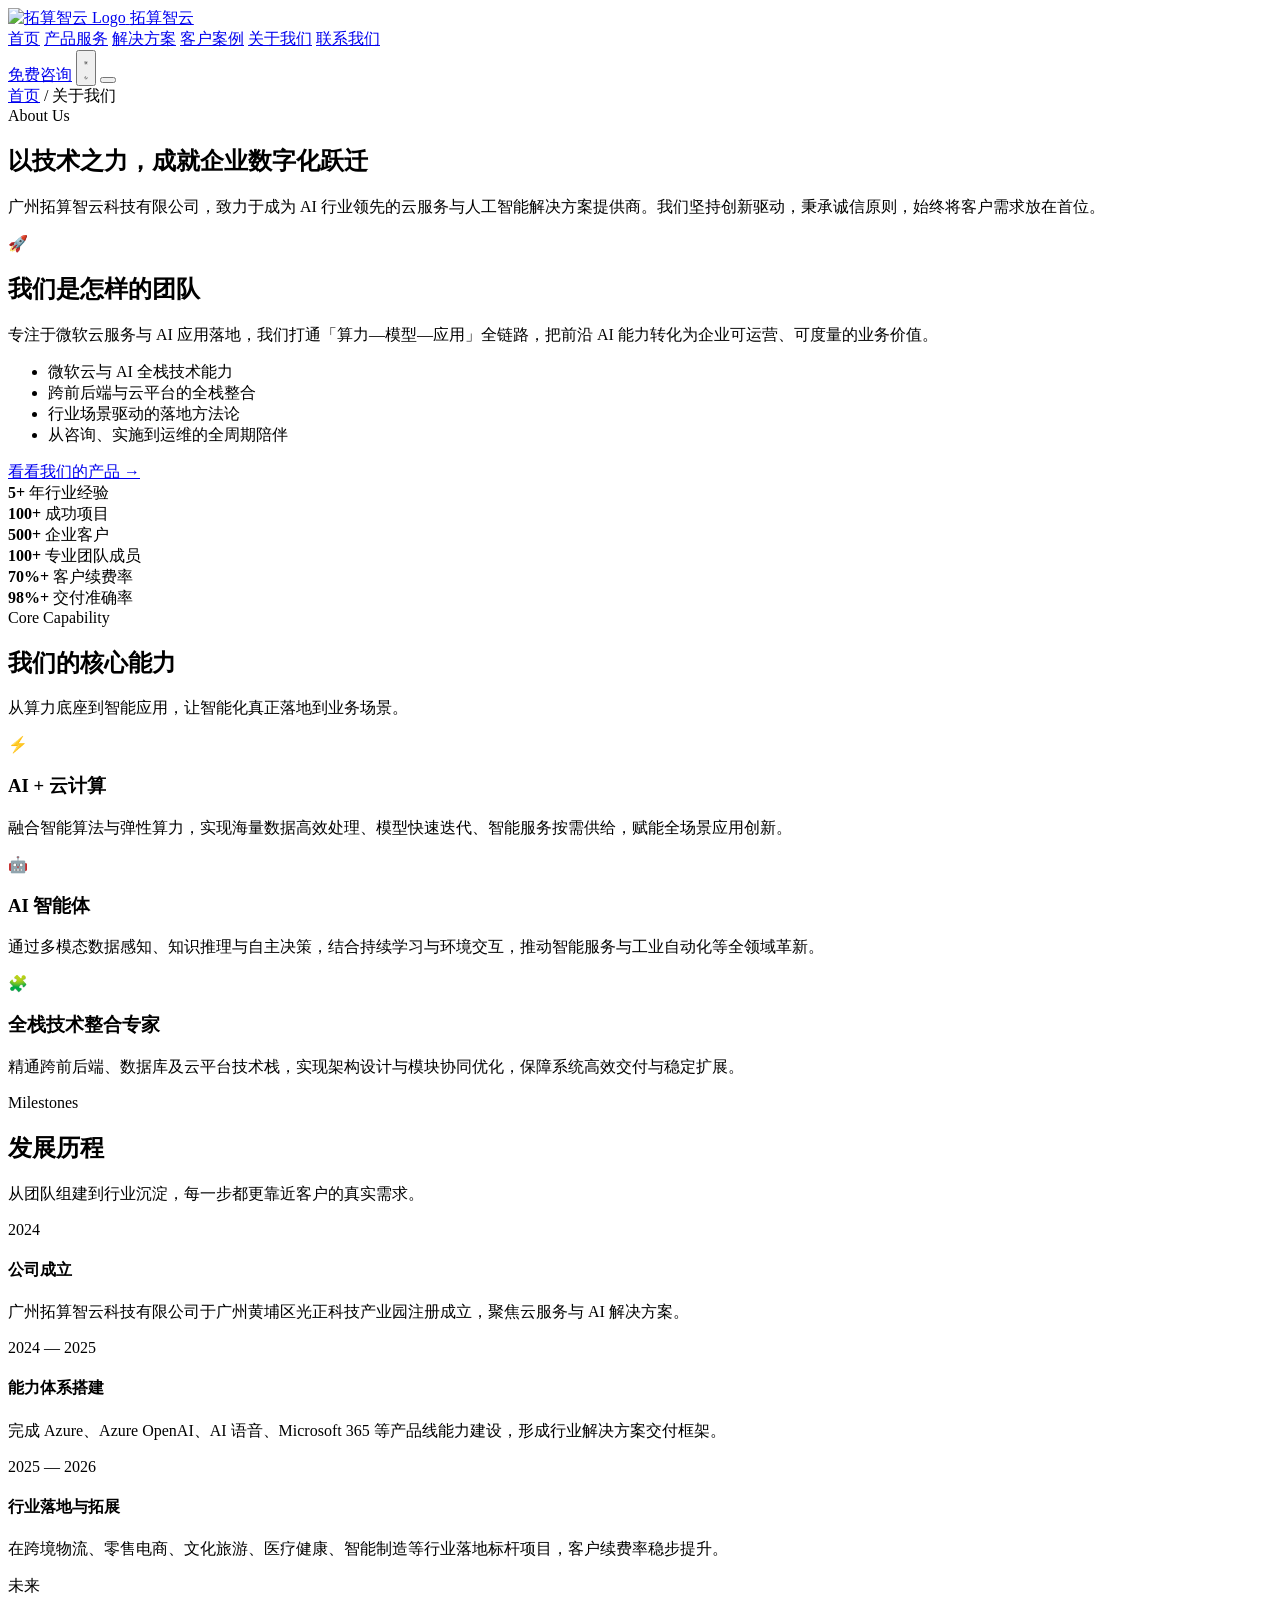
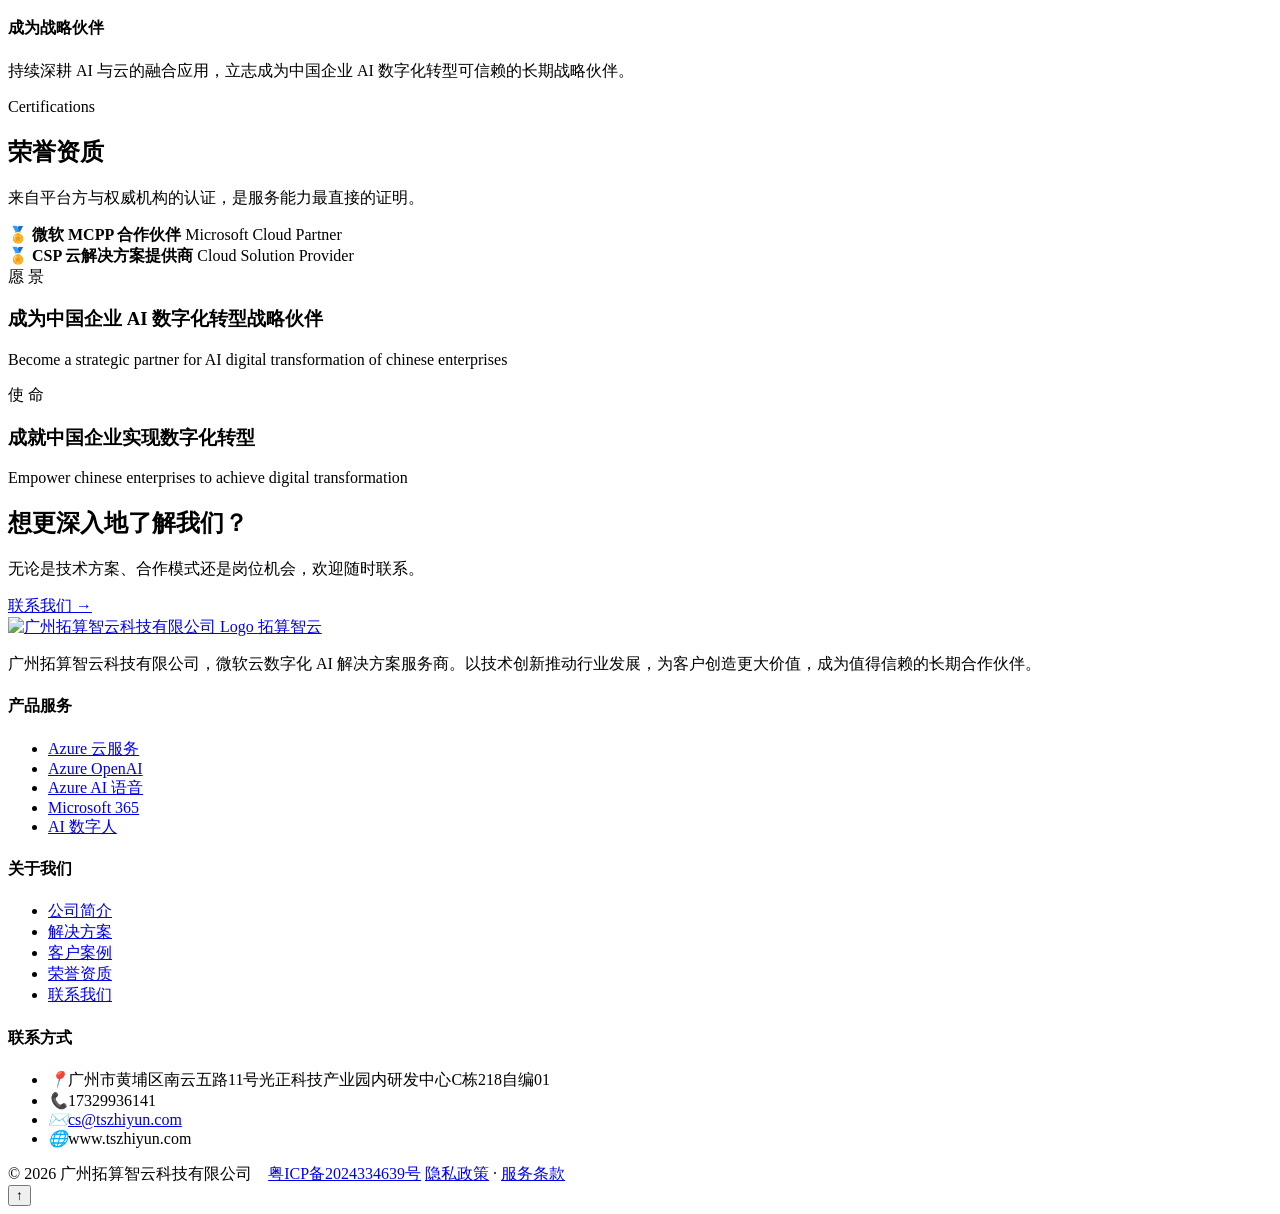
==== about.html @ 9f21b1bf "Add Tuosuan Cloud website" ====
<!DOCTYPE html>
<html lang="zh-CN">
<head>
<meta charset="UTF-8">
<meta name="viewport" content="width=device-width, initial-scale=1">
<title>关于我们 — 广州拓算智云科技有限公司</title>
<meta name="description" content="广州拓算智云科技有限公司，微软云数字化 AI 解决方案服务商。了解我们的公司简介、核心能力、发展历程与荣誉资质。">
<meta name="keywords" content="拓算智云,公司简介,关于我们,AI解决方案,微软云合作伙伴">
<link rel="stylesheet" href="assets/css/style.css">
<link rel="icon" type="image/png" href="assets/images/tuosuan-mark.png">
<script src="assets/js/theme-init.js"></script>
</head>
<body>

<!-- ============ 导航 ============ -->
<header class="nav">
  <div class="nav__inner">
    <a class="brand" href="index.html">
      <img class="brand__logo" src="assets/images/tuosuan-mark.png" alt="拓算智云 Logo">
      <span class="brand__text">
        <span class="brand__name">拓算智云</span>
      </span>
    </a>

    <nav class="nav__menu">
      <a class="nav__link" href="index.html">首页</a>
      <a class="nav__link" href="products.html">产品服务</a>
      <a class="nav__link" href="solutions.html">解决方案</a>
      <a class="nav__link" href="cases.html">客户案例</a>
      <a class="nav__link" href="about.html">关于我们</a>
      <a class="nav__link" href="contact.html">联系我们</a>
    </nav>

    <div class="nav__actions">
      <a class="btn btn--primary btn--sm" href="contact.html">免费咨询</a>
      <button class="theme-toggle" type="button" aria-label="切换主题" aria-pressed="false">
        <svg class="theme-toggle__sun" viewBox="0 0 24 24" fill="none" stroke="currentColor" stroke-width="2" stroke-linecap="round" stroke-linejoin="round" aria-hidden="true">
          <circle cx="12" cy="12" r="4.2"></circle>
          <path d="M12 2.5v2.4M12 19.1v2.4M4.6 4.6l1.7 1.7M17.7 17.7l1.7 1.7M2.5 12h2.4M19.1 12h2.4M4.6 19.4l1.7-1.7M17.7 6.3l1.7-1.7"></path>
        </svg>
        <svg class="theme-toggle__moon" viewBox="0 0 24 24" fill="none" stroke="currentColor" stroke-width="2" stroke-linecap="round" stroke-linejoin="round" aria-hidden="true">
          <path d="M21 12.8A8.5 8.5 0 1 1 11.2 3a6.6 6.6 0 0 0 9.8 9.8z"></path>
        </svg>
      </button>
      <button class="nav__burger" type="button" aria-label="打开菜单" aria-expanded="false">
        <span></span><span></span><span></span>
      </button>
    </div>
  </div>
</header>

<!-- ============ 页头 ============ -->
<section class="page-head">
  <div class="wrap">
    <div class="page-head__inner">
      <nav class="crumbs">
        <a href="index.html">首页</a>
        <span class="sep">/</span>
        <span>关于我们</span>
      </nav>
      <span class="eyebrow">About Us</span>
      <h1>以技术之力，成就企业<span class="grad-text">数字化跃迁</span></h1>
      <p>
        广州拓算智云科技有限公司，致力于成为 AI 行业领先的云服务与人工智能解决方案提供商。我们坚持创新驱动，秉承诚信原则，始终将客户需求放在首位。
      </p>
    </div>
  </div>
</section>

<!-- ============ 公司简介 ============ -->
<section class="section">
  <div class="wrap">
    <div class="prod-row reveal">
      <div class="prod-row__visual"><span>🚀</span></div>
      <div>
        <h2>我们是怎样的团队</h2>
        <p class="prod-row__lead">
          专注于微软云服务与 AI 应用落地，我们打通「算力—模型—应用」全链路，把前沿 AI 能力转化为企业可运营、可度量的业务价值。
        </p>
        <ul class="feat-list">
          <li>微软云与 AI 全栈技术能力</li>
          <li>跨前后端与云平台的全栈整合</li>
          <li>行业场景驱动的落地方法论</li>
          <li>从咨询、实施到运维的全周期陪伴</li>
        </ul>
        <a class="btn btn--ghost btn--sm" href="products.html">看看我们的产品 <span class="arrow">→</span></a>
      </div>
    </div>
  </div>
</section>

<!-- ============ 数据成绩 ============ -->
<section class="section section--alt" style="padding-top:0">
  <div class="wrap">
    <div class="stats reveal">
      <div class="stat">
        <b><span data-count="5" data-suffix="+">5+</span></b>
        <span>年行业经验</span>
      </div>
      <div class="stat">
        <b><span data-count="100" data-suffix="+">100+</span></b>
        <span>成功项目</span>
      </div>
      <div class="stat">
        <b><span data-count="500" data-suffix="+">500+</span></b>
        <span>企业客户</span>
      </div>
      <div class="stat">
        <b><span data-count="100" data-suffix="+">100+</span></b>
        <span>专业团队成员</span>
      </div>
      <div class="stat">
        <b><span data-count="70" data-suffix="%+">70%+</span></b>
        <span>客户续费率</span>
      </div>
      <div class="stat">
        <b><span data-count="98" data-suffix="%+">98%+</span></b>
        <span>交付准确率</span>
      </div>
    </div>
  </div>
</section>

<!-- ============ 核心能力 ============ -->
<section class="section">
  <div class="wrap">
    <div class="sec-head reveal">
      <span class="eyebrow">Core Capability</span>
      <h2 class="sec-title">我们的<span class="hl">核心能力</span></h2>
      <p class="sec-desc">从算力底座到智能应用，让智能化真正落地到业务场景。</p>
    </div>

    <div class="grid grid-3">
      <article class="card reveal" data-delay="0">
        <div class="card__ico">⚡</div>
        <h3>AI + 云计算</h3>
        <p>融合智能算法与弹性算力，实现海量数据高效处理、模型快速迭代、智能服务按需供给，赋能全场景应用创新。</p>
      </article>

      <article class="card reveal" data-delay="100">
        <div class="card__ico">🤖</div>
        <h3>AI 智能体</h3>
        <p>通过多模态数据感知、知识推理与自主决策，结合持续学习与环境交互，推动智能服务与工业自动化等全领域革新。</p>
      </article>

      <article class="card reveal" data-delay="200">
        <div class="card__ico">🧩</div>
        <h3>全栈技术整合专家</h3>
        <p>精通跨前后端、数据库及云平台技术栈，实现架构设计与模块协同优化，保障系统高效交付与稳定扩展。</p>
      </article>
    </div>
  </div>
</section>

<!-- ============ 发展历程 ============ -->
<section class="section section--alt">
  <div class="wrap">
    <div class="sec-head reveal">
      <span class="eyebrow">Milestones</span>
      <h2 class="sec-title">发展<span class="hl">历程</span></h2>
      <p class="sec-desc">从团队组建到行业沉淀，每一步都更靠近客户的真实需求。</p>
    </div>

    <div class="timeline reveal">
      <div class="tl-item">
        <div class="tl-item__year">2024</div>
        <h4>公司成立</h4>
        <p>广州拓算智云科技有限公司于广州黄埔区光正科技产业园注册成立，聚焦云服务与 AI 解决方案。</p>
      </div>

      <div class="tl-item">
        <div class="tl-item__year">2024 — 2025</div>
        <h4>能力体系搭建</h4>
        <p>完成 Azure、Azure OpenAI、AI 语音、Microsoft 365 等产品线能力建设，形成行业解决方案交付框架。</p>
      </div>

      <div class="tl-item">
        <div class="tl-item__year">2025 — 2026</div>
        <h4>行业落地与拓展</h4>
        <p>在跨境物流、零售电商、文化旅游、医疗健康、智能制造等行业落地标杆项目，客户续费率稳步提升。</p>
      </div>

      <div class="tl-item">
        <div class="tl-item__year">未来</div>
        <h4>成为战略伙伴</h4>
        <p>持续深耕 AI 与云的融合应用，立志成为中国企业 AI 数字化转型可信赖的长期战略伙伴。</p>
      </div>
    </div>
  </div>
</section>

<!-- ============ 荣誉资质 ============ -->
<section class="section" id="certs">
  <div class="wrap">
    <div class="sec-head reveal">
      <span class="eyebrow">Certifications</span>
      <h2 class="sec-title">荣誉<span class="hl">资质</span></h2>
      <p class="sec-desc">来自平台方与权威机构的认证，是服务能力最直接的证明。</p>
    </div>

    <div class="certs reveal">
      <div class="cert">
        <span class="cert__badge">🏅</span>
        <span>
          <b>微软 MCPP 合作伙伴</b>
          <span>Microsoft Cloud Partner</span>
        </span>
      </div>
      <div class="cert">
        <span class="cert__badge">🏅</span>
        <span>
          <b>CSP 云解决方案提供商</b>
          <span>Cloud Solution Provider</span>
        </span>
      </div>
    </div>
  </div>
</section>

<!-- ============ 愿景使命 ============ -->
<section class="section section--alt" style="padding-top:0">
  <div class="wrap">
    <div class="vm">
      <div class="vm__item reveal">
        <span class="vm__label">愿 景</span>
        <h3>成为中国企业 AI 数字化转型战略伙伴</h3>
        <p>Become a strategic partner for AI digital transformation of chinese enterprises</p>
      </div>

      <div class="vm__item reveal" data-delay="120">
        <span class="vm__label">使 命</span>
        <h3>成就中国企业实现数字化转型</h3>
        <p>Empower chinese enterprises to achieve digital transformation</p>
      </div>
    </div>
  </div>
</section>

<!-- ============ CTA ============ -->
<section class="section section--tight">
  <div class="wrap">
    <div class="cta-bar reveal">
      <div>
        <h2>想更深入地了解我们？</h2>
        <p>无论是技术方案、合作模式还是岗位机会，欢迎随时联系。</p>
      </div>
      <a class="btn btn--primary" href="contact.html">
        联系我们 <span class="arrow">→</span>
      </a>
    </div>
  </div>
</section>

<!-- ============ 页脚 ============ -->
<footer class="footer">
  <div class="wrap">
    <div class="footer__grid">
      <div class="footer__about">
        <a class="brand" href="index.html">
          <img class="brand__logo" src="assets/images/tuosuan-logo-full.png" alt="广州拓算智云科技有限公司 Logo">
          <span class="brand__text">
            <span class="brand__name">拓算智云</span>
          </span>
        </a>
        <p>
          广州拓算智云科技有限公司，微软云数字化 AI 解决方案服务商。以技术创新推动行业发展，为客户创造更大价值，成为值得信赖的长期合作伙伴。
        </p>
      </div>

      <div>
        <h4>产品服务</h4>
        <ul class="footer__links">
          <li><a href="products.html">Azure 云服务</a></li>
          <li><a href="products.html">Azure OpenAI</a></li>
          <li><a href="products.html">Azure AI 语音</a></li>
          <li><a href="products.html">Microsoft 365</a></li>
          <li><a href="products.html">AI 数字人</a></li>
        </ul>
      </div>

      <div>
        <h4>关于我们</h4>
        <ul class="footer__links">
          <li><a href="about.html">公司简介</a></li>
          <li><a href="solutions.html">解决方案</a></li>
          <li><a href="cases.html">客户案例</a></li>
          <li><a href="about.html#certs">荣誉资质</a></li>
          <li><a href="contact.html">联系我们</a></li>
        </ul>
      </div>

      <div>
        <h4>联系方式</h4>
        <ul class="footer__contact">
          <li><i>📍</i><span>广州市黄埔区南云五路11号光正科技产业园内研发中心C栋218自编01</span></li>
          <li><i>📞</i><span>17329936141</span></li>
          <li><i>✉️</i><a href="mailto:cs@tszhiyun.com">cs@tszhiyun.com</a></li>
      <li><i>🌐</i><span>www.tszhiyun.com</span></li>
      </div>
    </div>

    <div class="footer__bottom">
      <span>© 2026 广州拓算智云科技有限公司　<a href="https://beian.miit.gov.cn/" target="_blank" rel="noopener noreferrer">粤ICP备2024334639号</a></span>
      <span>
        <a href="index.html">隐私政策</a> ·
        <a href="index.html">服务条款</a>
      </span>
    </div>
  </div>
</footer>

<button class="to-top" type="button" aria-label="返回顶部">↑</button>

<script src="assets/js/main.js"></script>
</body>
</html>
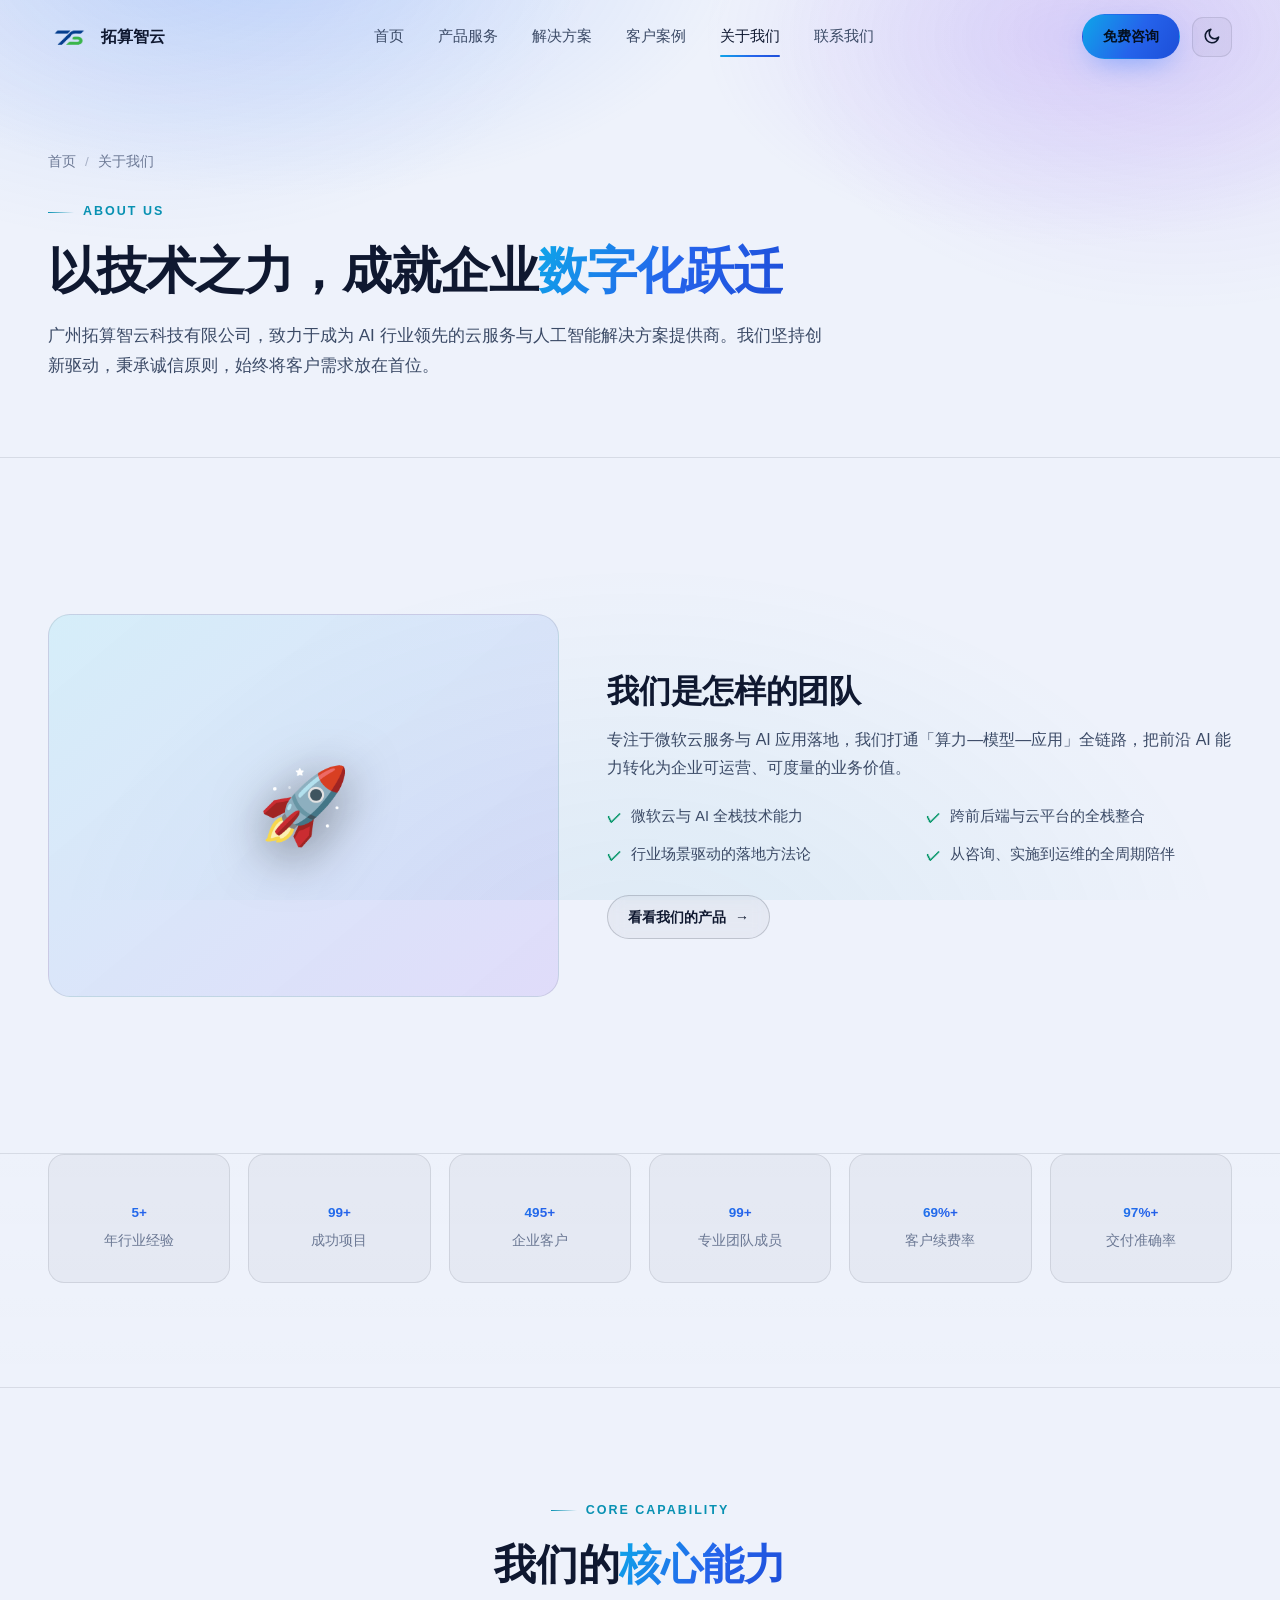
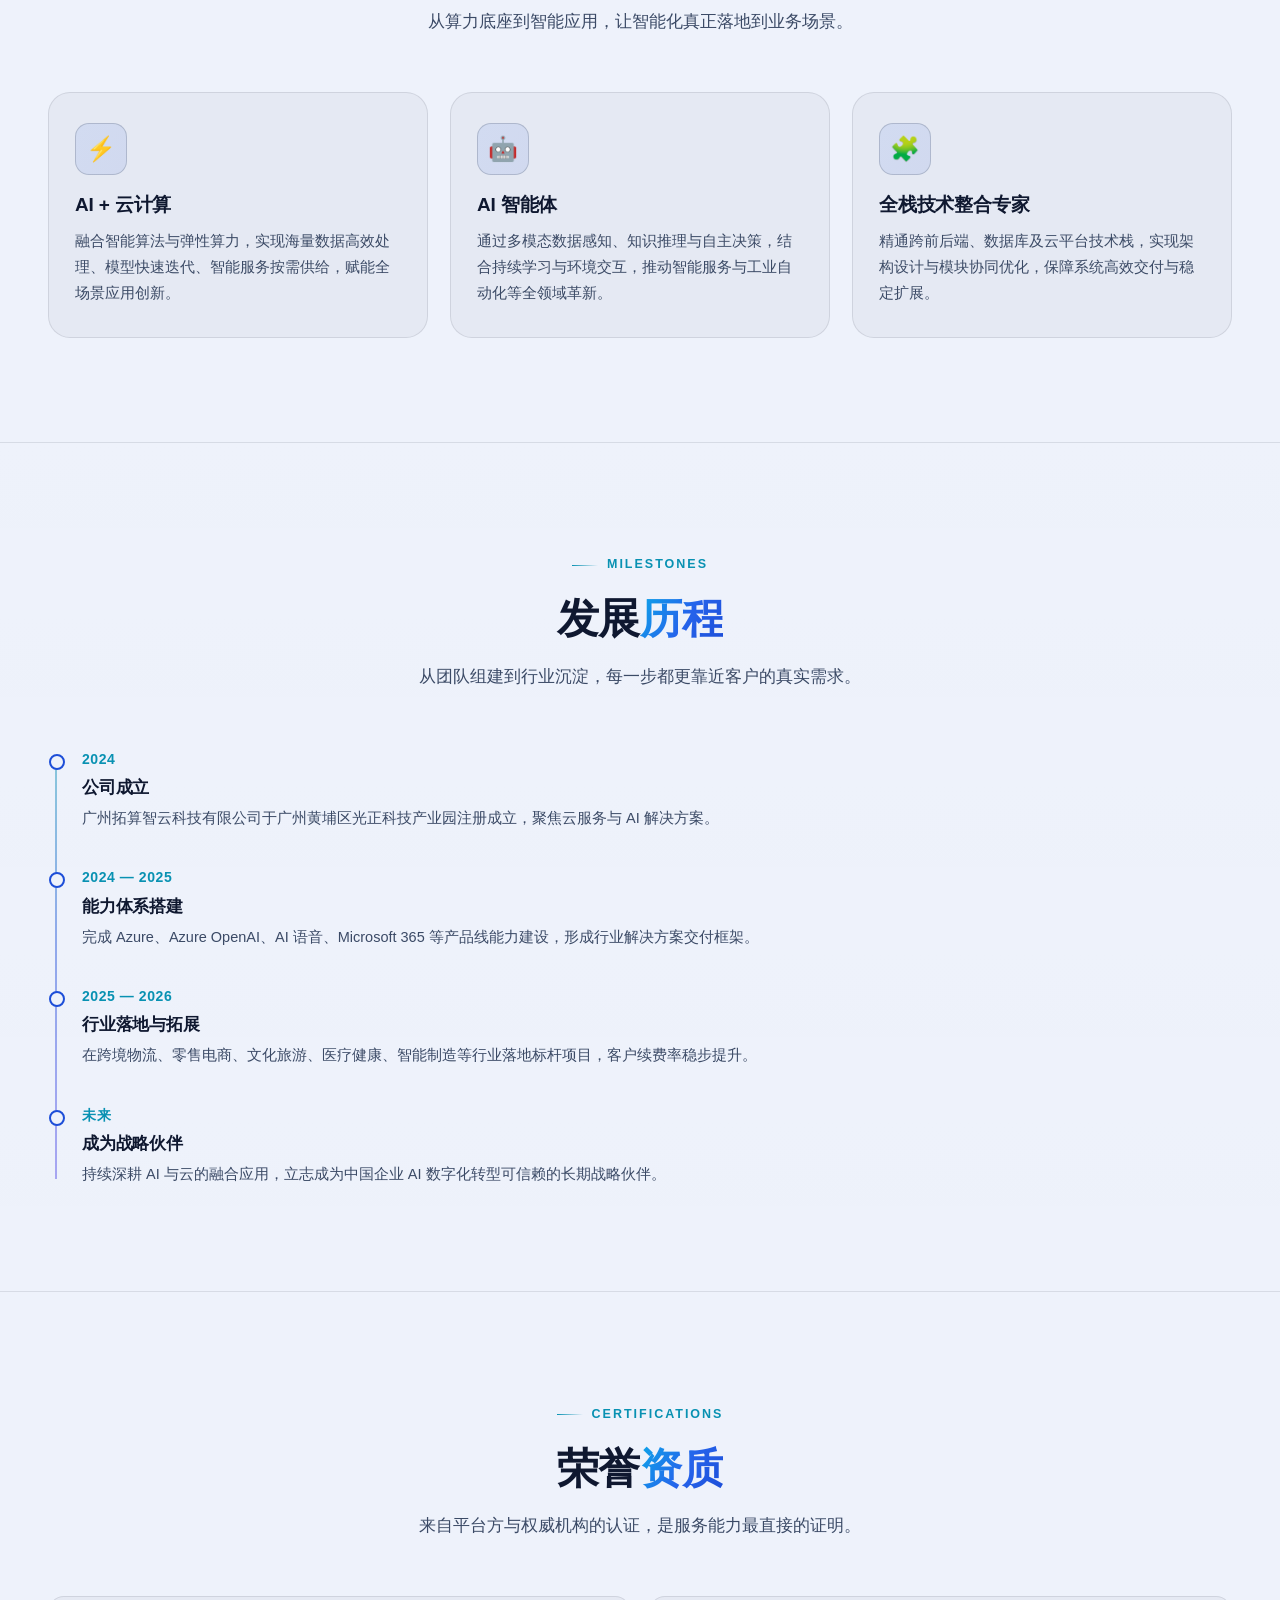
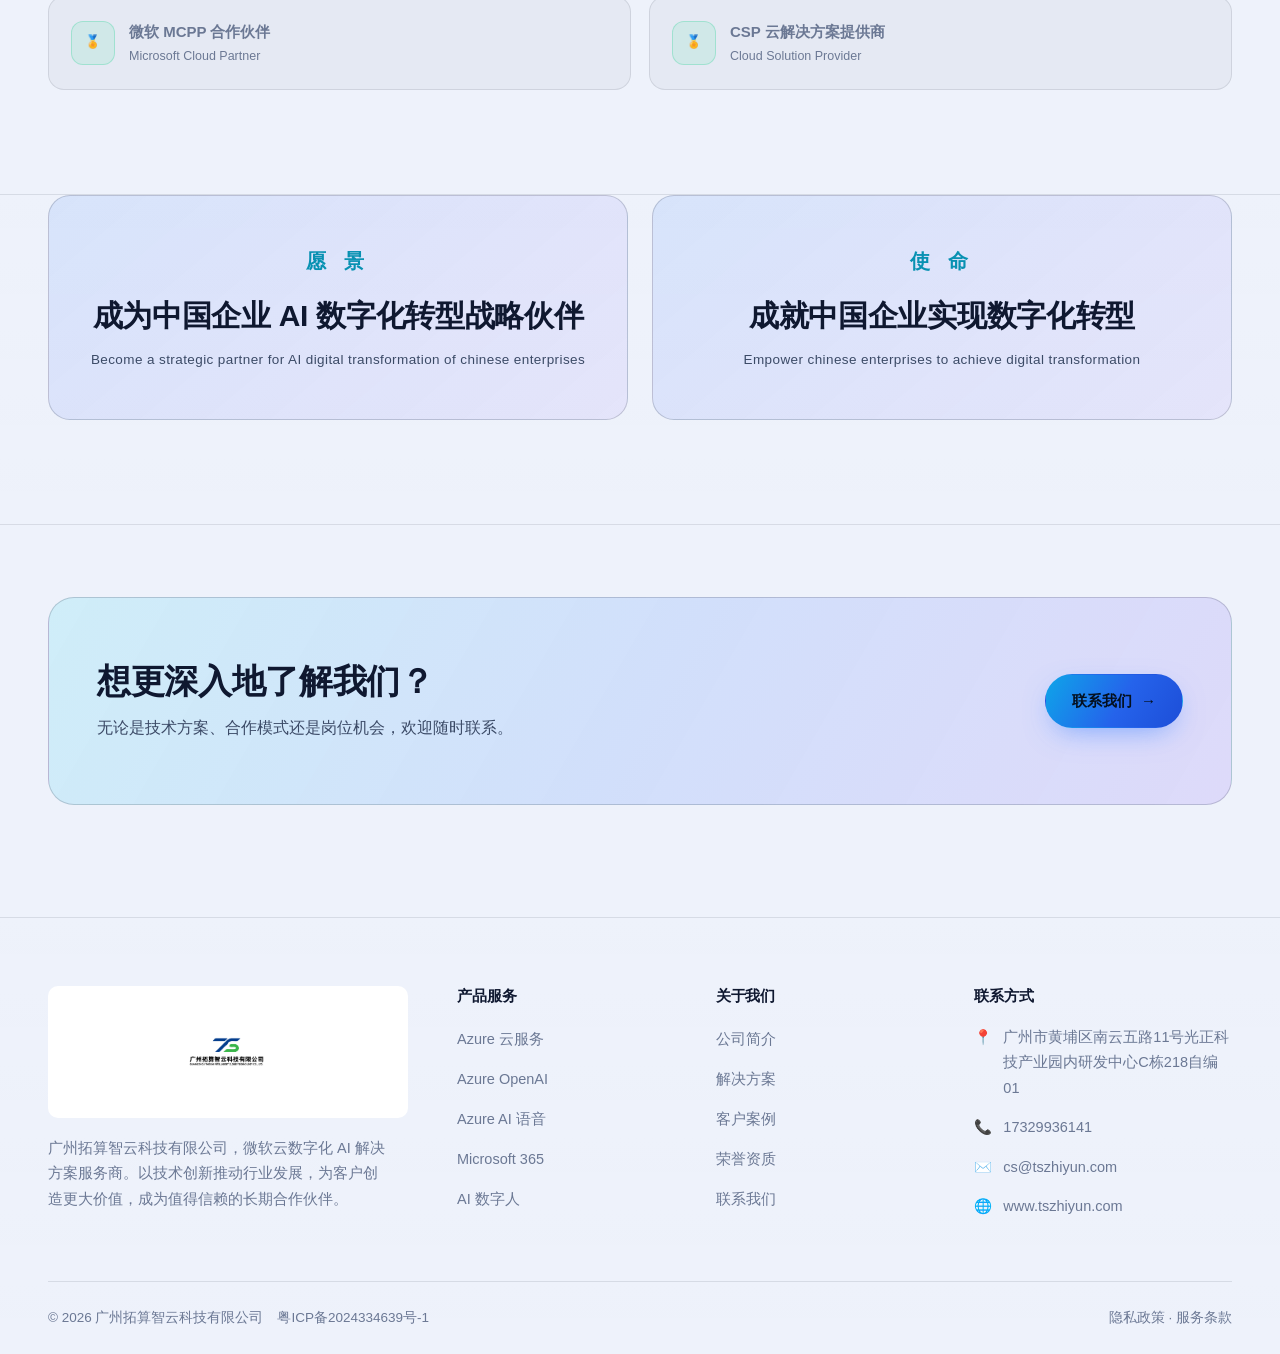
==== commit 263cbba7: "Update website ICP filing number" ====
--- a/about.html
+++ b/about.html
@@ -300,7 +300,7 @@
     </div>
 
     <div class="footer__bottom">
-      <span>© 2026 广州拓算智云科技有限公司　<a href="https://beian.miit.gov.cn/" target="_blank" rel="noopener noreferrer">粤ICP备2024334639号</a></span>
+      <span>© 2026 广州拓算智云科技有限公司　<a href="https://beian.miit.gov.cn/" target="_blank" rel="noopener noreferrer">粤ICP备2024334639号-1</a></span>
       <span>
         <a href="index.html">隐私政策</a> ·
         <a href="index.html">服务条款</a>
--- a/assets/css/style.css
+++ b/assets/css/style.css
@@ -0,0 +1,2113 @@
+/* ============================================================
+   广州拓算智云科技有限公司 — 官网样式表
+   设计基调：深空底 + 青蓝紫渐变 + 玻璃拟态卡片
+   ============================================================ */
+
+:root {
+  --bg: #05070f;
+  --bg-soft: #090d1a;
+  --bg-elev: #0d1224;
+
+  --surface: rgba(255, 255, 255, 0.038);
+  --surface-hi: rgba(255, 255, 255, 0.07);
+  --line: rgba(255, 255, 255, 0.09);
+  --line-hi: rgba(255, 255, 255, 0.16);
+
+  --text: #eaf0ff;
+  --text-2: #b9c4de;
+  --muted: #7f8db0;
+
+  --cyan: #22d3ee;
+  --blue: #4f8cff;
+  --violet: #8b5cf6;
+  --green: #34d399;
+
+  --grad: linear-gradient(120deg, #22d3ee 0%, #4f8cff 48%, #8b5cf6 100%);
+  --grad-soft: linear-gradient(120deg, rgba(34, 211, 238, 0.16), rgba(139, 92, 246, 0.16));
+
+  --radius: 16px;
+  --radius-lg: 22px;
+  --maxw: 1240px;
+
+  --nav-h: 74px;
+  --ease: cubic-bezier(0.22, 0.61, 0.36, 1);
+  --font: "PingFang SC", "HarmonyOS Sans SC", "Microsoft YaHei", -apple-system,
+    BlinkMacSystemFont, "Segoe UI", Roboto, "Helvetica Neue", Arial, sans-serif;
+}
+
+/* ============================================================
+   明亮主题：跟随系统或用户手动切换（data-theme="light"）
+   ============================================================ */
+[data-theme="light"] {
+  --bg: #eef2fb;
+  --bg-soft: #e6ecf7;
+  --bg-elev: #ffffff;
+
+  --surface: rgba(15, 23, 42, 0.035);
+  --surface-hi: rgba(15, 23, 42, 0.065);
+  --line: rgba(15, 23, 42, 0.1);
+  --line-hi: rgba(15, 23, 42, 0.18);
+
+  --text: #0f1830;
+  --text-2: #3b4a66;
+  --muted: #6b7894;
+
+  --cyan: #0891b2;
+  --blue: #1d4ed8;
+  --violet: #4f46e5;
+  --green: #059669;
+
+  --grad: linear-gradient(120deg, #0ea5e9 0%, #2563eb 55%, #1d4ed8 100%);
+  --grad-soft: linear-gradient(120deg, rgba(37, 99, 235, 0.1), rgba(29, 78, 216, 0.1));
+}
+
+/* 氛围光：亮色下用更柔和的浅蓝光 */
+[data-theme="light"] body::before {
+  background:
+    radial-gradient(720px 480px at 12% -6%, rgba(37, 99, 235, 0.12), transparent 62%),
+    radial-gradient(680px 460px at 92% 4%, rgba(124, 58, 237, 0.1), transparent 60%),
+    radial-gradient(900px 620px at 50% 108%, rgba(8, 145, 178, 0.08), transparent 66%);
+}
+
+[data-theme="light"] ::selection {
+  background: rgba(37, 99, 235, 0.2);
+  color: #0f1830;
+}
+
+/* 滚动条 */
+[data-theme="light"] ::-webkit-scrollbar-track {
+  background: #e3e9f4;
+}
+[data-theme="light"] ::-webkit-scrollbar-thumb {
+  background: linear-gradient(180deg, #aab6d4, #c4cde2);
+  border-color: #e3e9f4;
+}
+[data-theme="light"] ::-webkit-scrollbar-thumb:hover {
+  background: linear-gradient(180deg, #91a0c6, #aab6d4);
+}
+
+/* 吸顶导航底色 */
+[data-theme="light"] .nav.is-stuck {
+  background: rgba(255, 255, 255, 0.82);
+}
+
+/* Hero 浮动技术卡 */
+[data-theme="light"] .tech-card {
+  background: rgba(255, 255, 255, 0.92);
+  box-shadow: 0 18px 44px -20px rgba(15, 23, 42, 0.28);
+}
+
+/* 表单输入 */
+[data-theme="light"] .field input,
+[data-theme="light"] .field select,
+[data-theme="light"] .field textarea {
+  background: rgba(15, 23, 42, 0.035);
+}
+[data-theme="light"] .field input:focus,
+[data-theme="light"] .field select:focus,
+[data-theme="light"] .field textarea:focus {
+  background: rgba(15, 23, 42, 0.055);
+}
+[data-theme="light"] .field select option {
+  background: #ffffff;
+  color: #0f1830;
+}
+
+/* 成功提示文字（亮色下用深绿） */
+[data-theme="light"] .form-ok {
+  color: #047857;
+}
+
+/* 移动端展开菜单底色 */
+[data-theme="light"] .nav__menu.is-open {
+  background: rgba(255, 255, 255, 0.98);
+  border-color: rgba(15, 23, 42, 0.12);
+  box-shadow: 0 30px 60px -24px rgba(15, 23, 42, 0.3);
+}
+
+/* ---------------- Reset ---------------- */
+*,
+*::before,
+*::after {
+  box-sizing: border-box;
+}
+
+html {
+  scroll-behavior: smooth;
+  scroll-padding-top: calc(var(--nav-h) + 12px);
+  -webkit-text-size-adjust: 100%;
+}
+
+body {
+  margin: 0;
+  font-family: var(--font);
+  background: var(--bg);
+  color: var(--text);
+  line-height: 1.75;
+  font-size: 16px;
+  overflow-x: hidden;
+  -webkit-font-smoothing: antialiased;
+}
+
+/* 全局氛围光 */
+body::before {
+  content: "";
+  position: fixed;
+  inset: 0;
+  pointer-events: none;
+  z-index: 0;
+  background:
+    radial-gradient(720px 480px at 12% -6%, rgba(79, 140, 255, 0.16), transparent 62%),
+    radial-gradient(680px 460px at 92% 4%, rgba(139, 92, 246, 0.14), transparent 60%),
+    radial-gradient(900px 620px at 50% 108%, rgba(34, 211, 238, 0.09), transparent 66%);
+}
+
+img {
+  max-width: 100%;
+  display: block;
+}
+
+a {
+  color: inherit;
+  text-decoration: none;
+}
+
+ul {
+  margin: 0;
+  padding: 0;
+  list-style: none;
+}
+
+h1,
+h2,
+h3,
+h4 {
+  margin: 0;
+  line-height: 1.28;
+  font-weight: 700;
+  letter-spacing: -0.01em;
+}
+
+p {
+  margin: 0;
+}
+
+button,
+input,
+textarea,
+select {
+  font: inherit;
+  color: inherit;
+}
+
+::selection {
+  background: rgba(79, 140, 255, 0.34);
+  color: #fff;
+}
+
+/* 滚动条 */
+::-webkit-scrollbar {
+  width: 10px;
+  height: 10px;
+}
+::-webkit-scrollbar-track {
+  background: #070a14;
+}
+::-webkit-scrollbar-thumb {
+  background: linear-gradient(180deg, #2f3a5e, #232c48);
+  border-radius: 8px;
+  border: 2px solid #070a14;
+}
+::-webkit-scrollbar-thumb:hover {
+  background: linear-gradient(180deg, #3f5fa8, #2d3a63);
+}
+
+/* ---------------- 布局工具 ---------------- */
+.wrap {
+  width: 100%;
+  max-width: var(--maxw);
+  margin: 0 auto;
+  padding: 0 28px;
+  position: relative;
+  z-index: 1;
+}
+
+.section {
+  padding: 104px 0;
+  position: relative;
+  z-index: 1;
+}
+
+.section--tight {
+  padding: 72px 0;
+}
+
+.section--alt {
+  background: linear-gradient(180deg, rgba(255, 255, 255, 0.018), rgba(255, 255, 255, 0));
+  border-block: 1px solid var(--line);
+}
+
+.grid {
+  display: grid;
+  gap: 22px;
+}
+
+.grid-2 {
+  grid-template-columns: repeat(2, 1fr);
+}
+.grid-3 {
+  grid-template-columns: repeat(3, 1fr);
+}
+.grid-4 {
+  grid-template-columns: repeat(4, 1fr);
+}
+
+/* ---------------- 文字组件 ---------------- */
+.eyebrow {
+  display: inline-flex;
+  align-items: center;
+  gap: 9px;
+  font-size: 12.5px;
+  letter-spacing: 0.16em;
+  text-transform: uppercase;
+  color: var(--cyan);
+  font-weight: 600;
+  margin-bottom: 16px;
+}
+
+.eyebrow::before {
+  content: "";
+  width: 26px;
+  height: 1px;
+  background: linear-gradient(90deg, var(--cyan), transparent);
+}
+
+.sec-head {
+  max-width: 760px;
+  margin: 0 auto 56px;
+  text-align: center;
+}
+
+.sec-head .eyebrow {
+  justify-content: center;
+}
+
+.sec-title {
+  font-size: clamp(28px, 3.4vw, 42px);
+  margin-bottom: 16px;
+}
+
+.sec-title .hl {
+  background: var(--grad);
+  -webkit-background-clip: text;
+  background-clip: text;
+  -webkit-text-fill-color: transparent;
+}
+
+.sec-desc {
+  color: var(--text-2);
+  font-size: 16.5px;
+}
+
+.grad-text {
+  background: var(--grad);
+  -webkit-background-clip: text;
+  background-clip: text;
+  -webkit-text-fill-color: transparent;
+}
+
+/* ---------------- 按钮 ---------------- */
+.btn {
+  --pad: 13px 26px;
+  display: inline-flex;
+  align-items: center;
+  justify-content: center;
+  gap: 9px;
+  padding: var(--pad);
+  border-radius: 999px;
+  font-size: 15px;
+  font-weight: 600;
+  border: 1px solid transparent;
+  cursor: pointer;
+  transition: transform 0.28s var(--ease), box-shadow 0.28s var(--ease),
+    background 0.28s var(--ease), border-color 0.28s var(--ease);
+  white-space: nowrap;
+}
+
+.btn--primary {
+  background: var(--grad);
+  color: #04101f;
+  box-shadow: 0 10px 30px -10px rgba(79, 140, 255, 0.75);
+}
+
+.btn--primary:hover {
+  transform: translateY(-2px);
+  box-shadow: 0 16px 40px -12px rgba(79, 140, 255, 0.9);
+}
+
+.btn--ghost {
+  background: var(--surface);
+  border-color: var(--line-hi);
+  color: var(--text);
+  backdrop-filter: blur(8px);
+}
+
+.btn--ghost:hover {
+  background: var(--surface-hi);
+  border-color: rgba(34, 211, 238, 0.5);
+  transform: translateY(-2px);
+}
+
+.btn--sm {
+  --pad: 9px 20px;
+  font-size: 14px;
+}
+
+.btn .arrow {
+  transition: transform 0.28s var(--ease);
+}
+
+.btn:hover .arrow {
+  transform: translateX(4px);
+}
+
+/* ---------------- 导航栏 ---------------- */
+.nav {
+  position: fixed;
+  top: 0;
+  left: 0;
+  right: 0;
+  height: var(--nav-h);
+  z-index: 100;
+  display: flex;
+  align-items: center;
+  transition: background 0.3s var(--ease), border-color 0.3s var(--ease),
+    backdrop-filter 0.3s var(--ease);
+  border-bottom: 1px solid transparent;
+}
+
+.nav.is-stuck {
+  background: rgba(6, 9, 18, 0.82);
+  backdrop-filter: blur(18px) saturate(140%);
+  border-bottom-color: var(--line);
+}
+
+.nav__inner {
+  width: 100%;
+  max-width: var(--maxw);
+  margin: 0 auto;
+  padding: 0 28px;
+  display: flex;
+  align-items: center;
+  justify-content: space-between;
+  gap: 24px;
+}
+
+.brand {
+  display: flex;
+  align-items: center;
+  gap: 11px;
+  flex-shrink: 0;
+}
+
+.brand__logo {
+  width: 42px;
+  height: 42px;
+  object-fit: contain;
+  flex-shrink: 0;
+}
+
+.brand__text {
+  display: flex;
+  flex-direction: column;
+  justify-content: center;
+  line-height: 1.2;
+}
+
+.brand__name {
+  font-weight: 700;
+  font-size: 16px;
+  letter-spacing: 0.01em;
+}
+
+.brand__sub {
+  display: none;
+}
+
+.nav__menu {
+  display: flex;
+  align-items: center;
+  gap: 4px;
+}
+
+.nav__link {
+  position: relative;
+  padding: 9px 15px;
+  font-size: 15px;
+  color: var(--text-2);
+  border-radius: 9px;
+  transition: color 0.22s var(--ease), background 0.22s var(--ease);
+}
+
+.nav__link:hover {
+  color: var(--text);
+  background: var(--surface);
+}
+
+.nav__link.is-active {
+  color: var(--text);
+}
+
+.nav__link.is-active::after {
+  content: "";
+  position: absolute;
+  left: 15px;
+  right: 15px;
+  bottom: 2px;
+  height: 2px;
+  border-radius: 2px;
+  background: var(--grad);
+}
+
+.nav__actions {
+  display: flex;
+  align-items: center;
+  gap: 12px;
+}
+
+.nav__burger {
+  display: none;
+  width: 42px;
+  height: 42px;
+  border-radius: 11px;
+  background: var(--surface);
+  border: 1px solid var(--line);
+  cursor: pointer;
+  position: relative;
+}
+
+.nav__burger span {
+  position: absolute;
+  left: 11px;
+  width: 18px;
+  height: 2px;
+  border-radius: 2px;
+  background: var(--text);
+  transition: transform 0.3s var(--ease), opacity 0.2s var(--ease);
+}
+
+.nav__burger span:nth-child(1) {
+  top: 14px;
+}
+.nav__burger span:nth-child(2) {
+  top: 20px;
+}
+.nav__burger span:nth-child(3) {
+  top: 26px;
+}
+
+.nav__burger.is-open span:nth-child(1) {
+  transform: translateY(6px) rotate(45deg);
+}
+.nav__burger.is-open span:nth-child(2) {
+  opacity: 0;
+}
+.nav__burger.is-open span:nth-child(3) {
+  transform: translateY(-6px) rotate(-45deg);
+}
+
+/* 主题切换按钮 */
+.theme-toggle {
+  width: 40px;
+  height: 40px;
+  border-radius: 11px;
+  background: var(--surface);
+  border: 1px solid var(--line);
+  color: var(--text);
+  cursor: pointer;
+  display: grid;
+  place-items: center;
+  flex-shrink: 0;
+  padding: 0;
+  transition: background 0.25s var(--ease), border-color 0.25s var(--ease),
+    transform 0.25s var(--ease);
+}
+.theme-toggle:hover {
+  background: var(--surface-hi);
+  border-color: var(--line-hi);
+  transform: translateY(-2px);
+}
+.theme-toggle svg {
+  width: 19px;
+  height: 19px;
+}
+.theme-toggle__sun {
+  display: block;
+}
+.theme-toggle__moon {
+  display: none;
+}
+[data-theme="light"] .theme-toggle__sun {
+  display: none;
+}
+[data-theme="light"] .theme-toggle__moon {
+  display: block;
+}
+
+/* ---------------- Hero ---------------- */
+.hero {
+  position: relative;
+  min-height: 100vh;
+  display: flex;
+  align-items: center;
+  padding: calc(var(--nav-h) + 40px) 0 80px;
+  overflow: hidden;
+}
+
+#particle-canvas {
+  position: absolute;
+  inset: 0;
+  width: 100%;
+  height: 100%;
+  z-index: 0;
+  opacity: 0.62;
+}
+
+.hero__inner {
+  display: grid;
+  grid-template-columns: 1.08fr 0.92fr;
+  gap: 56px;
+  align-items: center;
+}
+
+.hero__pill {
+  display: inline-flex;
+  align-items: center;
+  gap: 10px;
+  padding: 7px 16px 7px 10px;
+  border-radius: 999px;
+  background: var(--surface);
+  border: 1px solid var(--line-hi);
+  font-size: 13px;
+  color: var(--text-2);
+  margin-bottom: 26px;
+  backdrop-filter: blur(10px);
+}
+
+.hero__pill .dot {
+  width: 7px;
+  height: 7px;
+  border-radius: 50%;
+  background: var(--green);
+  box-shadow: 0 0 0 4px rgba(52, 211, 153, 0.16);
+  animation: pulse 2.4s ease-in-out infinite;
+}
+
+@keyframes pulse {
+  0%,
+  100% {
+    box-shadow: 0 0 0 4px rgba(52, 211, 153, 0.16);
+  }
+  50% {
+    box-shadow: 0 0 0 8px rgba(52, 211, 153, 0.04);
+  }
+}
+
+.hero h1 {
+  font-size: clamp(34px, 5vw, 60px);
+  letter-spacing: -0.025em;
+  margin-bottom: 22px;
+}
+
+.hero h1 .line2 {
+  background: var(--grad);
+  -webkit-background-clip: text;
+  background-clip: text;
+  -webkit-text-fill-color: transparent;
+}
+
+.hero__lead {
+  color: var(--text-2);
+  font-size: 17px;
+  max-width: 580px;
+  margin-bottom: 34px;
+}
+
+.hero__cta {
+  display: flex;
+  gap: 14px;
+  flex-wrap: wrap;
+  margin-bottom: 42px;
+}
+
+.hero__stats {
+  display: grid;
+  grid-template-columns: repeat(3, 1fr);
+  gap: 14px;
+  max-width: 540px;
+}
+
+.hero__stat {
+  padding: 16px 18px;
+  border-radius: 14px;
+  background: var(--surface);
+  border: 1px solid var(--line);
+  backdrop-filter: blur(10px);
+}
+
+.hero__stat b {
+  display: block;
+  font-size: 26px;
+  font-weight: 750;
+  line-height: 1.2;
+  background: var(--grad);
+  -webkit-background-clip: text;
+  background-clip: text;
+  -webkit-text-fill-color: transparent;
+}
+
+.hero__stat span {
+  font-size: 13px;
+  color: var(--muted);
+}
+
+/* Hero 右侧：浮动技术栈卡片 */
+.hero__visual {
+  position: relative;
+  height: 460px;
+}
+
+.orb {
+  position: absolute;
+  border-radius: 50%;
+  filter: blur(52px);
+  opacity: 0.5;
+}
+
+.orb--1 {
+  width: 300px;
+  height: 300px;
+  background: #2f7bff;
+  top: 6%;
+  left: 8%;
+  animation: float1 11s ease-in-out infinite;
+}
+
+.orb--2 {
+  width: 250px;
+  height: 250px;
+  background: #8b5cf6;
+  bottom: 8%;
+  right: 4%;
+  animation: float2 13s ease-in-out infinite;
+}
+
+.orb--3 {
+  width: 200px;
+  height: 200px;
+  background: #22d3ee;
+  top: 42%;
+  left: 44%;
+  animation: float1 15s ease-in-out infinite reverse;
+}
+
+@keyframes float1 {
+  0%,
+  100% {
+    transform: translate(0, 0) scale(1);
+  }
+  50% {
+    transform: translate(28px, -24px) scale(1.08);
+  }
+}
+
+@keyframes float2 {
+  0%,
+  100% {
+    transform: translate(0, 0) scale(1);
+  }
+  50% {
+    transform: translate(-26px, 22px) scale(1.1);
+  }
+}
+
+.tech-card {
+  position: absolute;
+  display: flex;
+  align-items: center;
+  gap: 13px;
+  padding: 14px 18px;
+  border-radius: 15px;
+  background: rgba(13, 18, 36, 0.82);
+  border: 1px solid var(--line-hi);
+  backdrop-filter: blur(16px);
+  box-shadow: 0 18px 44px -20px rgba(0, 0, 0, 0.9);
+  animation: floaty 7s ease-in-out infinite;
+  white-space: nowrap;
+}
+
+.tech-card__ico {
+  width: 38px;
+  height: 38px;
+  border-radius: 10px;
+  display: grid;
+  place-items: center;
+  font-size: 18px;
+  flex-shrink: 0;
+  background: var(--grad-soft);
+  border: 1px solid var(--line-hi);
+}
+
+.tech-card b {
+  display: block;
+  font-size: 14.5px;
+  font-weight: 650;
+}
+
+.tech-card span {
+  font-size: 12px;
+  color: var(--muted);
+}
+
+/* 用 nth-of-type 只数 div 卡片（hero__visual 里的 orb 是 span，nth-child 会错位导致卡片全部叠在一起） */
+.tech-card:nth-of-type(1) {
+  top: 4%;
+  left: 2%;
+  animation-delay: 0s;
+}
+.tech-card:nth-of-type(2) {
+  top: 28%;
+  right: 0;
+  animation-delay: 0.9s;
+}
+.tech-card:nth-of-type(3) {
+  top: 54%;
+  left: 0;
+  animation-delay: 1.8s;
+}
+.tech-card:nth-of-type(4) {
+  bottom: 6%;
+  right: 8%;
+  animation-delay: 2.6s;
+}
+
+@keyframes floaty {
+  0%,
+  100% {
+    transform: translateY(0);
+  }
+  50% {
+    transform: translateY(-13px);
+  }
+}
+
+.hero__scroll {
+  position: absolute;
+  bottom: 26px;
+  left: 50%;
+  transform: translateX(-50%);
+  display: flex;
+  flex-direction: column;
+  align-items: center;
+  gap: 7px;
+  font-size: 11.5px;
+  letter-spacing: 0.2em;
+  color: var(--muted);
+  text-transform: uppercase;
+  z-index: 2;
+}
+
+.hero__scroll i {
+  display: block;
+  width: 1px;
+  height: 42px;
+  background: linear-gradient(180deg, var(--cyan), transparent);
+  animation: scrolly 2s ease-in-out infinite;
+}
+
+@keyframes scrolly {
+  0%,
+  100% {
+    opacity: 0.25;
+    transform: scaleY(0.5);
+    transform-origin: top;
+  }
+  50% {
+    opacity: 1;
+    transform: scaleY(1);
+    transform-origin: top;
+  }
+}
+
+/* ---------------- 通用卡片 ---------------- */
+.card {
+  position: relative;
+  padding: 30px 26px;
+  border-radius: var(--radius-lg);
+  background: var(--surface);
+  border: 1px solid var(--line);
+  overflow: hidden;
+  transition: transform 0.34s var(--ease), border-color 0.34s var(--ease),
+    background 0.34s var(--ease), box-shadow 0.34s var(--ease);
+}
+
+.card::after {
+  content: "";
+  position: absolute;
+  inset: 0;
+  border-radius: inherit;
+  opacity: 0;
+  transition: opacity 0.34s var(--ease);
+  background: radial-gradient(
+    420px 220px at var(--mx, 50%) var(--my, 0%),
+    rgba(79, 140, 255, 0.14),
+    transparent 70%
+  );
+  pointer-events: none;
+}
+
+.card:hover {
+  transform: translateY(-6px);
+  border-color: var(--line-hi);
+  background: var(--surface-hi);
+  box-shadow: 0 26px 56px -28px rgba(0, 0, 0, 0.92);
+}
+
+.card:hover::after {
+  opacity: 1;
+}
+
+.card__ico {
+  width: 52px;
+  height: 52px;
+  border-radius: 14px;
+  display: grid;
+  place-items: center;
+  font-size: 24px;
+  margin-bottom: 18px;
+  background: var(--grad-soft);
+  border: 1px solid var(--line-hi);
+}
+
+.card h3 {
+  font-size: 19px;
+  margin-bottom: 10px;
+}
+
+.card p {
+  color: var(--text-2);
+  font-size: 14.8px;
+  line-height: 1.78;
+}
+
+.card--link {
+  display: block;
+}
+
+.card__more {
+  display: inline-flex;
+  align-items: center;
+  gap: 6px;
+  margin-top: 16px;
+  font-size: 14px;
+  font-weight: 600;
+  color: var(--cyan);
+}
+
+.card__more .arrow {
+  transition: transform 0.28s var(--ease);
+}
+
+.card--link:hover .card__more .arrow {
+  transform: translateX(4px);
+}
+
+/* ---------------- 数据成绩 ---------------- */
+.stats {
+  display: grid;
+  grid-template-columns: repeat(6, 1fr);
+  gap: 18px;
+}
+
+.stat {
+  text-align: center;
+  padding: 28px 14px;
+  border-radius: var(--radius);
+  background: var(--surface);
+  border: 1px solid var(--line);
+  transition: transform 0.3s var(--ease), border-color 0.3s var(--ease);
+}
+
+.stat:hover {
+  transform: translateY(-5px);
+  border-color: rgba(79, 140, 255, 0.45);
+}
+
+.stat b {
+  display: block;
+  font-size: clamp(28px, 3vw, 38px);
+  font-weight: 750;
+  line-height: 1.14;
+  background: var(--grad);
+  -webkit-background-clip: text;
+  background-clip: text;
+  -webkit-text-fill-color: transparent;
+  font-variant-numeric: tabular-nums;
+}
+
+.stat span {
+  font-size: 13.5px;
+  color: var(--muted);
+}
+
+/* ---------------- 案例卡 ---------------- */
+.case {
+  display: flex;
+  flex-direction: column;
+  border-radius: var(--radius-lg);
+  overflow: hidden;
+  background: var(--surface);
+  border: 1px solid var(--line);
+  transition: transform 0.34s var(--ease), border-color 0.34s var(--ease);
+}
+
+.case:hover {
+  transform: translateY(-6px);
+  border-color: rgba(139, 92, 246, 0.45);
+}
+
+.case__top {
+  height: 148px;
+  position: relative;
+  display: grid;
+  place-items: center;
+  font-size: 42px;
+  border-bottom: 1px solid var(--line);
+  overflow: hidden;
+}
+
+.case__top::before {
+  content: "";
+  position: absolute;
+  inset: 0;
+  background: linear-gradient(135deg, rgba(34, 211, 238, 0.2), rgba(139, 92, 246, 0.22));
+}
+
+.case__top span {
+  position: relative;
+  z-index: 1;
+  filter: drop-shadow(0 6px 18px rgba(0, 0, 0, 0.5));
+}
+
+.case__body {
+  padding: 24px 24px 26px;
+  display: flex;
+  flex-direction: column;
+  flex: 1;
+}
+
+.case__tag {
+  align-self: flex-start;
+  padding: 4px 12px;
+  border-radius: 999px;
+  font-size: 12px;
+  font-weight: 600;
+  color: var(--cyan);
+  background: rgba(34, 211, 238, 0.1);
+  border: 1px solid rgba(34, 211, 238, 0.28);
+  margin-bottom: 14px;
+}
+
+.case__body h3 {
+  font-size: 18px;
+  margin-bottom: 10px;
+}
+
+.case__body p {
+  color: var(--text-2);
+  font-size: 14.5px;
+  flex: 1;
+}
+
+.case__metric {
+  margin-top: 18px;
+  padding-top: 16px;
+  border-top: 1px solid var(--line);
+  display: flex;
+  align-items: baseline;
+  gap: 8px;
+}
+
+.case__metric b {
+  font-size: 24px;
+  font-weight: 750;
+  background: var(--grad);
+  -webkit-background-clip: text;
+  background-clip: text;
+  -webkit-text-fill-color: transparent;
+}
+
+.case__metric span {
+  font-size: 13px;
+  color: var(--muted);
+}
+
+/* ---------------- 案例详情块 ---------------- */
+.case-detail {
+  padding: 36px 34px;
+  border-radius: var(--radius-lg);
+  background: var(--surface);
+  border: 1px solid var(--line);
+  margin-bottom: 26px;
+  transition: border-color 0.34s var(--ease), background 0.34s var(--ease);
+}
+
+.case-detail:last-child {
+  margin-bottom: 0;
+}
+
+.case-detail:hover {
+  border-color: rgba(139, 92, 246, 0.4);
+  background: var(--surface-hi);
+}
+
+.case-detail__head {
+  display: flex;
+  align-items: center;
+  gap: 20px;
+  padding-bottom: 24px;
+  border-bottom: 1px solid var(--line);
+  margin-bottom: 24px;
+}
+
+.case-detail__ico {
+  width: 62px;
+  height: 62px;
+  border-radius: 16px;
+  display: grid;
+  place-items: center;
+  font-size: 30px;
+  flex-shrink: 0;
+  background: linear-gradient(140deg, rgba(34, 211, 238, 0.16), rgba(139, 92, 246, 0.18));
+  border: 1px solid var(--line-hi);
+}
+
+.case-detail__head h2 {
+  font-size: clamp(20px, 2.4vw, 26px);
+  margin-top: 6px;
+}
+
+.case-detail__grid {
+  display: grid;
+  grid-template-columns: repeat(2, 1fr);
+  gap: 26px;
+  margin-bottom: 26px;
+}
+
+.case-detail__block h4 {
+  font-size: 15px;
+  margin-bottom: 10px;
+  color: var(--cyan);
+  display: flex;
+  align-items: center;
+  gap: 8px;
+}
+
+.case-detail__block h4::before {
+  content: "";
+  width: 3px;
+  height: 14px;
+  border-radius: 2px;
+  background: linear-gradient(180deg, var(--cyan), var(--violet));
+}
+
+.case-detail__block p {
+  color: var(--text-2);
+  font-size: 15px;
+  line-height: 1.85;
+}
+
+.case-detail__kpis {
+  display: grid;
+  grid-template-columns: repeat(4, 1fr);
+  gap: 14px;
+  padding-top: 22px;
+  border-top: 1px solid var(--line);
+}
+
+.case-detail__kpi {
+  text-align: center;
+  padding: 16px 10px;
+  border-radius: 14px;
+  background: rgba(255, 255, 255, 0.028);
+  border: 1px solid var(--line);
+}
+
+.case-detail__kpi b {
+  display: block;
+  font-size: 22px;
+  font-weight: 750;
+  line-height: 1.25;
+  background: var(--grad);
+  -webkit-background-clip: text;
+  background-clip: text;
+  -webkit-text-fill-color: transparent;
+}
+
+.case-detail__kpi span {
+  font-size: 12.5px;
+  color: var(--muted);
+}
+
+/* ---------------- 资质 ---------------- */
+.certs {
+  display: grid;
+  grid-template-columns: repeat(2, minmax(0, 1fr));
+  gap: 18px;
+}
+
+.cert {
+  display: flex;
+  align-items: center;
+  gap: 14px;
+  padding: 22px;
+  border-radius: var(--radius);
+  background: var(--surface);
+  border: 1px solid var(--line);
+  transition: transform 0.3s var(--ease), border-color 0.3s var(--ease);
+}
+
+.cert:hover {
+  transform: translateY(-4px);
+  border-color: rgba(52, 211, 153, 0.42);
+}
+
+.cert__badge {
+  width: 44px;
+  height: 44px;
+  border-radius: 12px;
+  display: grid;
+  place-items: center;
+  font-size: 20px;
+  background: rgba(52, 211, 153, 0.12);
+  border: 1px solid rgba(52, 211, 153, 0.3);
+  flex-shrink: 0;
+}
+
+.cert b {
+  display: block;
+  font-size: 15px;
+  font-weight: 650;
+}
+
+.cert span {
+  font-size: 12.5px;
+  color: var(--muted);
+}
+
+/* ---------------- 客户评价轮播 ---------------- */
+.slider {
+  position: relative;
+  max-width: 900px;
+  margin: 0 auto;
+}
+
+.slide {
+  display: none;
+  padding: 40px;
+  border-radius: var(--radius-lg);
+  background: var(--surface);
+  border: 1px solid var(--line);
+  animation: fadeIn 0.5s var(--ease);
+}
+
+.slide.is-active {
+  display: block;
+}
+
+@keyframes fadeIn {
+  from {
+    opacity: 0;
+    transform: translateY(12px);
+  }
+  to {
+    opacity: 1;
+    transform: none;
+  }
+}
+
+.slide__quote {
+  font-size: 16.5px;
+  color: var(--text-2);
+  line-height: 1.92;
+  margin-bottom: 26px;
+  position: relative;
+  padding-left: 30px;
+}
+
+.slide__quote::before {
+  content: "\201C";
+  position: absolute;
+  left: -4px;
+  top: -18px;
+  font-size: 62px;
+  line-height: 1;
+  color: rgba(79, 140, 255, 0.4);
+  font-family: Georgia, serif;
+}
+
+.slide__by {
+  display: flex;
+  align-items: center;
+  gap: 13px;
+}
+
+.slide__avatar {
+  width: 46px;
+  height: 46px;
+  border-radius: 50%;
+  display: grid;
+  place-items: center;
+  font-weight: 700;
+  color: #04101f;
+  background: var(--grad);
+  flex-shrink: 0;
+}
+
+.slide__by b {
+  display: block;
+  font-size: 15px;
+}
+
+.slide__by span {
+  font-size: 13px;
+  color: var(--muted);
+}
+
+.slider__ctrl {
+  display: flex;
+  align-items: center;
+  justify-content: center;
+  gap: 18px;
+  margin-top: 30px;
+}
+
+.slider__btn {
+  width: 42px;
+  height: 42px;
+  border-radius: 50%;
+  background: var(--surface);
+  border: 1px solid var(--line-hi);
+  cursor: pointer;
+  display: grid;
+  place-items: center;
+  transition: background 0.25s var(--ease), transform 0.25s var(--ease);
+  font-size: 17px;
+}
+
+.slider__btn:hover {
+  background: var(--surface-hi);
+  transform: scale(1.06);
+}
+
+.slider__dots {
+  display: flex;
+  gap: 8px;
+}
+
+.slider__dot {
+  width: 8px;
+  height: 8px;
+  border-radius: 50%;
+  background: rgba(255, 255, 255, 0.2);
+  border: none;
+  padding: 0;
+  cursor: pointer;
+  transition: all 0.28s var(--ease);
+}
+
+.slider__dot.is-active {
+  width: 26px;
+  border-radius: 999px;
+  background: var(--grad);
+}
+
+/* ---------------- 服务流程 ---------------- */
+.steps {
+  display: grid;
+  grid-template-columns: repeat(4, 1fr);
+  gap: 20px;
+}
+
+.step {
+  position: relative;
+  padding: 26px 22px;
+  border-radius: var(--radius);
+  background: var(--surface);
+  border: 1px solid var(--line);
+  transition: transform 0.3s var(--ease), border-color 0.3s var(--ease);
+}
+
+.step:hover {
+  transform: translateY(-5px);
+  border-color: rgba(79, 140, 255, 0.45);
+}
+
+.step__no {
+  width: 40px;
+  height: 40px;
+  border-radius: 12px;
+  display: grid;
+  place-items: center;
+  font-weight: 750;
+  font-size: 16px;
+  color: #04101f;
+  background: var(--grad);
+  margin-bottom: 15px;
+}
+
+.step h4 {
+  font-size: 16.5px;
+  margin-bottom: 10px;
+}
+
+.step li {
+  font-size: 13.5px;
+  color: var(--text-2);
+  padding-left: 15px;
+  position: relative;
+  line-height: 1.85;
+}
+
+.step li::before {
+  content: "";
+  position: absolute;
+  left: 0;
+  top: 12px;
+  width: 5px;
+  height: 5px;
+  border-radius: 50%;
+  background: var(--cyan);
+}
+
+/* ---------------- 愿景使命 ---------------- */
+.vm {
+  display: grid;
+  grid-template-columns: repeat(2, 1fr);
+  gap: 24px;
+}
+
+.vm__item {
+  position: relative;
+  padding: 48px 40px;
+  border-radius: var(--radius-lg);
+  background: linear-gradient(140deg, rgba(79, 140, 255, 0.14), rgba(139, 92, 246, 0.09));
+  border: 1px solid var(--line-hi);
+  overflow: hidden;
+  text-align: center;
+}
+
+.vm__item > * {
+  position: relative;
+}
+
+.vm__label {
+  display: inline-block;
+  font-size: 20px;
+  letter-spacing: 0.3em;
+  color: var(--cyan);
+  margin-bottom: 18px;
+  font-weight: 700;
+}
+
+.vm__item h3 {
+  font-size: clamp(22px, 2.6vw, 30px);
+  margin-bottom: 12px;
+}
+
+.vm__item p {
+  font-size: 13.5px;
+  color: var(--text-2);
+  letter-spacing: 0.03em;
+}
+
+/* ---------------- CTA 条 ---------------- */
+.cta-bar {
+  position: relative;
+  padding: 62px 48px;
+  border-radius: 26px;
+  background: linear-gradient(120deg, rgba(34, 211, 238, 0.15), rgba(79, 140, 255, 0.18) 50%, rgba(139, 92, 246, 0.16));
+  border: 1px solid var(--line-hi);
+  overflow: hidden;
+  display: flex;
+  align-items: center;
+  justify-content: space-between;
+  gap: 34px;
+  flex-wrap: wrap;
+}
+
+.cta-bar > * {
+  position: relative;
+}
+
+.cta-bar h2 {
+  font-size: clamp(24px, 3vw, 34px);
+  margin-bottom: 10px;
+}
+
+.cta-bar p {
+  color: var(--text-2);
+  font-size: 16px;
+}
+
+/* ---------------- 页脚 ---------------- */
+.footer {
+  position: relative;
+  z-index: 1;
+  border-top: 1px solid var(--line);
+  background: linear-gradient(180deg, rgba(255, 255, 255, 0.022), transparent);
+  padding: 68px 0 0;
+  margin-top: 40px;
+}
+
+.footer__grid {
+  display: grid;
+  grid-template-columns: 1.7fr 1fr 1fr 1.2fr;
+  gap: 44px;
+  padding-bottom: 48px;
+}
+
+.footer__about p {
+  color: var(--muted);
+  font-size: 14.5px;
+  margin-top: 18px;
+  max-width: 340px;
+}
+
+.footer__about .brand {
+  width: min(100%, 360px);
+  padding: 10px 14px;
+  border-radius: 10px;
+  background: #fff;
+}
+
+.footer__about .brand__logo {
+  width: 100%;
+  height: auto;
+  max-height: 112px;
+  object-fit: contain;
+}
+
+.footer__about .brand__text {
+  display: none;
+}
+
+.footer h4 {
+  font-size: 15px;
+  margin-bottom: 20px;
+}
+
+.footer__links li {
+  margin-bottom: 12px;
+}
+
+.footer__links a {
+  color: var(--muted);
+  font-size: 14.5px;
+  transition: color 0.24s var(--ease), padding-left 0.24s var(--ease);
+}
+
+.footer__links a:hover {
+  color: var(--cyan);
+  padding-left: 4px;
+}
+
+.footer__contact li {
+  display: flex;
+  gap: 11px;
+  align-items: flex-start;
+  color: var(--muted);
+  font-size: 14.5px;
+  margin-bottom: 14px;
+}
+
+.footer__contact i {
+  font-style: normal;
+  color: var(--cyan);
+  flex-shrink: 0;
+}
+
+.footer__bottom {
+  border-top: 1px solid var(--line);
+  padding: 24px 0;
+  display: flex;
+  justify-content: space-between;
+  gap: 16px;
+  flex-wrap: wrap;
+  font-size: 13.5px;
+  color: var(--muted);
+}
+
+.footer__bottom a:hover {
+  color: var(--cyan);
+}
+
+/* ---------------- 返回顶部 ---------------- */
+.to-top {
+  position: fixed;
+  right: 26px;
+  bottom: 26px;
+  width: 46px;
+  height: 46px;
+  border-radius: 50%;
+  background: var(--grad);
+  color: #04101f;
+  border: none;
+  cursor: pointer;
+  display: grid;
+  place-items: center;
+  font-size: 19px;
+  font-weight: 700;
+  z-index: 90;
+  opacity: 0;
+  visibility: hidden;
+  transform: translateY(14px);
+  transition: all 0.32s var(--ease);
+  box-shadow: 0 12px 30px -10px rgba(79, 140, 255, 0.8);
+}
+
+.to-top.is-show {
+  opacity: 1;
+  visibility: visible;
+  transform: none;
+}
+
+.to-top:hover {
+  transform: translateY(-3px);
+}
+
+/* ---------------- 内页通用 ---------------- */
+.page-head {
+  position: relative;
+  padding: calc(var(--nav-h) + 76px) 0 76px;
+  overflow: hidden;
+  border-bottom: 1px solid var(--line);
+}
+
+.page-head::before {
+  content: "";
+  position: absolute;
+  inset: 0;
+  background: radial-gradient(720px 380px at 22% -10%, rgba(79, 140, 255, 0.2), transparent 64%),
+    radial-gradient(600px 340px at 84% 8%, rgba(139, 92, 246, 0.16), transparent 62%);
+}
+
+.page-head__inner {
+  position: relative;
+  z-index: 1;
+  max-width: 780px;
+}
+
+.page-head h1 {
+  font-size: clamp(30px, 4.4vw, 50px);
+  margin-bottom: 18px;
+  letter-spacing: -0.02em;
+  text-wrap: balance;
+}
+
+.page-head p {
+  color: var(--text-2);
+  font-size: 17px;
+}
+
+.crumbs {
+  display: flex;
+  align-items: center;
+  gap: 9px;
+  font-size: 13.5px;
+  color: var(--muted);
+  margin-bottom: 20px;
+}
+
+.crumbs a:hover {
+  color: var(--cyan);
+}
+
+.crumbs .sep {
+  opacity: 0.5;
+}
+
+/* 产品详情行 */
+.prod-row {
+  display: grid;
+  grid-template-columns: 0.9fr 1.1fr;
+  gap: 48px;
+  align-items: center;
+  padding: 52px 0;
+  border-bottom: 1px solid var(--line);
+}
+
+.prod-row:last-child {
+  border-bottom: none;
+}
+
+.prod-row--flip .prod-row__visual {
+  order: 2;
+}
+
+.prod-row__visual {
+  position: relative;
+  aspect-ratio: 4 / 3;
+  border-radius: var(--radius-lg);
+  border: 1px solid var(--line);
+  overflow: hidden;
+  display: grid;
+  place-items: center;
+  font-size: 74px;
+  background: linear-gradient(140deg, rgba(34, 211, 238, 0.12), rgba(139, 92, 246, 0.14));
+}
+
+.prod-row__visual > * {
+  position: relative;
+  z-index: 1;
+  filter: drop-shadow(0 10px 26px rgba(0, 0, 0, 0.5));
+}
+
+.prod-row h2 {
+  font-size: clamp(24px, 2.8vw, 32px);
+  margin-bottom: 14px;
+}
+
+.prod-row__lead {
+  color: var(--text-2);
+  font-size: 16px;
+  margin-bottom: 22px;
+}
+
+.feat-list {
+  display: grid;
+  grid-template-columns: repeat(2, 1fr);
+  gap: 12px;
+  margin-bottom: 26px;
+}
+
+.feat-list li {
+  display: flex;
+  align-items: flex-start;
+  gap: 9px;
+  font-size: 14.5px;
+  color: var(--text-2);
+}
+
+.feat-list li::before {
+  content: "\2713";
+  color: var(--green);
+  font-weight: 700;
+  flex-shrink: 0;
+  margin-top: 1px;
+}
+
+/* 时间线 */
+.timeline {
+  position: relative;
+  padding-left: 34px;
+}
+
+.timeline::before {
+  content: "";
+  position: absolute;
+  left: 7px;
+  top: 8px;
+  bottom: 8px;
+  width: 2px;
+  background: linear-gradient(180deg, var(--cyan), var(--blue) 45%, var(--violet));
+  opacity: 0.45;
+}
+
+.tl-item {
+  position: relative;
+  padding-bottom: 34px;
+}
+
+.tl-item:last-child {
+  padding-bottom: 0;
+}
+
+.tl-item::before {
+  content: "";
+  position: absolute;
+  left: -33px;
+  top: 7px;
+  width: 16px;
+  height: 16px;
+  border-radius: 50%;
+  background: var(--bg);
+  border: 2px solid var(--blue);
+}
+
+.tl-item__year {
+  font-size: 14px;
+  font-weight: 700;
+  color: var(--cyan);
+  margin-bottom: 6px;
+  letter-spacing: 0.04em;
+}
+
+.tl-item h4 {
+  font-size: 17px;
+  margin-bottom: 7px;
+}
+
+.tl-item p {
+  color: var(--text-2);
+  font-size: 14.5px;
+}
+
+/* 联系表单 */
+.form-grid {
+  display: grid;
+  grid-template-columns: repeat(2, 1fr);
+  gap: 18px;
+}
+
+.field {
+  display: flex;
+  flex-direction: column;
+  gap: 8px;
+}
+
+.field--full {
+  grid-column: 1 / -1;
+}
+
+.field label {
+  font-size: 14px;
+  color: var(--text-2);
+  font-weight: 600;
+}
+
+.field label i {
+  color: #f87171;
+  font-style: normal;
+  margin-right: 3px;
+}
+
+.field input,
+.field select,
+.field textarea {
+  padding: 13px 16px;
+  border-radius: 12px;
+  background: rgba(255, 255, 255, 0.04);
+  border: 1px solid var(--line);
+  color: var(--text);
+  font-size: 15px;
+  transition: border-color 0.24s var(--ease), background 0.24s var(--ease);
+  outline: none;
+  font-family: var(--font);
+}
+
+.field textarea {
+  resize: vertical;
+  min-height: 128px;
+}
+
+.field input:focus,
+.field select:focus,
+.field textarea:focus {
+  border-color: rgba(79, 140, 255, 0.65);
+  background: rgba(255, 255, 255, 0.06);
+}
+
+.field input::placeholder,
+.field textarea::placeholder {
+  color: #5c688a;
+}
+
+.field select option {
+  background: #0d1224;
+}
+
+.form-note {
+  font-size: 13px;
+  color: var(--muted);
+  margin-top: 14px;
+}
+
+.form-ok {
+  display: none;
+  margin-top: 18px;
+  padding: 14px 18px;
+  border-radius: 12px;
+  background: rgba(52, 211, 153, 0.1);
+  border: 1px solid rgba(52, 211, 153, 0.34);
+  color: #6ee7b7;
+  font-size: 14.5px;
+}
+
+.form-ok.is-show {
+  display: block;
+}
+
+.info-card {
+  padding: 30px 26px;
+  border-radius: var(--radius-lg);
+  background: var(--surface);
+  border: 1px solid var(--line);
+}
+
+.info-card h3 {
+  font-size: 19px;
+  margin-bottom: 8px;
+}
+
+.info-card > p {
+  color: var(--text-2);
+  font-size: 14.5px;
+  margin-bottom: 24px;
+}
+
+.info-list li {
+  display: flex;
+  gap: 14px;
+  padding: 15px 0;
+  border-bottom: 1px solid var(--line);
+}
+
+.info-list li:last-child {
+  border-bottom: none;
+}
+
+.info-list__ico {
+  width: 40px;
+  height: 40px;
+  border-radius: 11px;
+  display: grid;
+  place-items: center;
+  font-size: 18px;
+  background: var(--grad-soft);
+  border: 1px solid var(--line-hi);
+  flex-shrink: 0;
+}
+
+.info-list b {
+  display: block;
+  font-size: 14.5px;
+  font-weight: 650;
+  margin-bottom: 2px;
+}
+
+.info-list span {
+  font-size: 14px;
+  color: var(--muted);
+}
+
+/* ---------------- 滚动入场 ---------------- */
+.reveal {
+  opacity: 0;
+  transform: translateY(26px);
+  transition: opacity 0.72s var(--ease), transform 0.72s var(--ease);
+}
+
+.reveal.is-in {
+  opacity: 1;
+  transform: none;
+}
+
+/* ---------------- 响应式 ---------------- */
+@media (max-width: 1080px) {
+  .stats {
+    grid-template-columns: repeat(3, 1fr);
+  }
+  .steps,
+  .certs {
+    grid-template-columns: repeat(2, 1fr);
+  }
+  .footer__grid {
+    grid-template-columns: repeat(2, 1fr);
+    gap: 36px;
+  }
+  .hero__inner {
+    grid-template-columns: 1fr;
+    gap: 44px;
+  }
+  .hero__visual {
+    height: 380px;
+    order: -1;
+  }
+  .hero {
+    min-height: auto;
+    padding-top: calc(var(--nav-h) + 24px);
+  }
+  .hero__scroll {
+    display: none;
+  }
+  .prod-row {
+    grid-template-columns: 1fr;
+    gap: 28px;
+  }
+  .prod-row--flip .prod-row__visual {
+    order: 0;
+  }
+}
+
+@media (max-width: 860px) {
+  .nav__menu,
+  .nav__actions .btn {
+    display: none;
+  }
+
+  .nav__burger {
+    display: block;
+  }
+
+  .nav__menu.is-open {
+    display: flex;
+    position: absolute;
+    top: var(--nav-h);
+    left: 14px;
+    right: 14px;
+    flex-direction: column;
+    align-items: stretch;
+    gap: 4px;
+    padding: 14px;
+    border-radius: 18px;
+    background: rgba(9, 13, 26, 0.97);
+    border: 1px solid var(--line-hi);
+    backdrop-filter: blur(20px);
+    box-shadow: 0 30px 60px -24px rgba(0, 0, 0, 0.95);
+  }
+
+  .nav__menu.is-open .nav__link {
+    padding: 13px 16px;
+    font-size: 16px;
+  }
+
+  .nav__menu.is-open .nav__link.is-active::after {
+    display: none;
+  }
+
+  .wrap,
+  .nav__inner {
+    padding: 0 18px;
+  }
+
+  .section {
+    padding: 72px 0;
+  }
+
+  .grid-3,
+  .grid-4 {
+    grid-template-columns: repeat(2, 1fr);
+  }
+
+  .stats {
+    grid-template-columns: repeat(2, 1fr);
+  }
+
+  .vm,
+  .grid-2,
+  .form-grid,
+  .feat-list {
+    grid-template-columns: 1fr;
+  }
+
+  .steps,
+  .certs {
+    grid-template-columns: 1fr;
+  }
+
+  .hero__stats {
+    grid-template-columns: repeat(3, 1fr);
+    gap: 10px;
+  }
+
+  .hero__stat {
+    padding: 12px 12px;
+  }
+
+  .hero__stat b {
+    font-size: 21px;
+  }
+
+  .hero__stat span {
+    font-size: 11.5px;
+  }
+
+  .slide {
+    padding: 26px 22px;
+  }
+
+  .slide__quote {
+    font-size: 15px;
+    padding-left: 24px;
+  }
+
+  .cta-bar {
+    padding: 40px 26px;
+    text-align: center;
+    justify-content: center;
+  }
+
+  .footer__grid {
+    grid-template-columns: 1fr;
+    gap: 30px;
+  }
+
+  .page-head {
+    padding: calc(var(--nav-h) + 48px) 0 52px;
+  }
+
+  .tech-card {
+    padding: 11px 14px;
+  }
+
+  .tech-card__ico {
+    width: 32px;
+    height: 32px;
+    font-size: 15px;
+  }
+
+  .tech-card b {
+    font-size: 13px;
+  }
+
+  .tech-card span {
+    font-size: 11px;
+  }
+}
+
+@media (max-width: 520px) {
+  .grid-3,
+  .grid-4,
+  .stats {
+    grid-template-columns: 1fr;
+  }
+
+  .hero__stats {
+    grid-template-columns: 1fr;
+  }
+
+  .brand__sub {
+    display: none;
+  }
+
+  .footer__bottom {
+    flex-direction: column;
+    text-align: center;
+  }
+}
+
+@media (prefers-reduced-motion: reduce) {
+  *,
+  *::before,
+  *::after {
+    animation-duration: 0.001ms !important;
+    animation-iteration-count: 1 !important;
+    transition-duration: 0.001ms !important;
+    scroll-behavior: auto !important;
+  }
+  .reveal {
+    opacity: 1;
+    transform: none;
+  }
+}
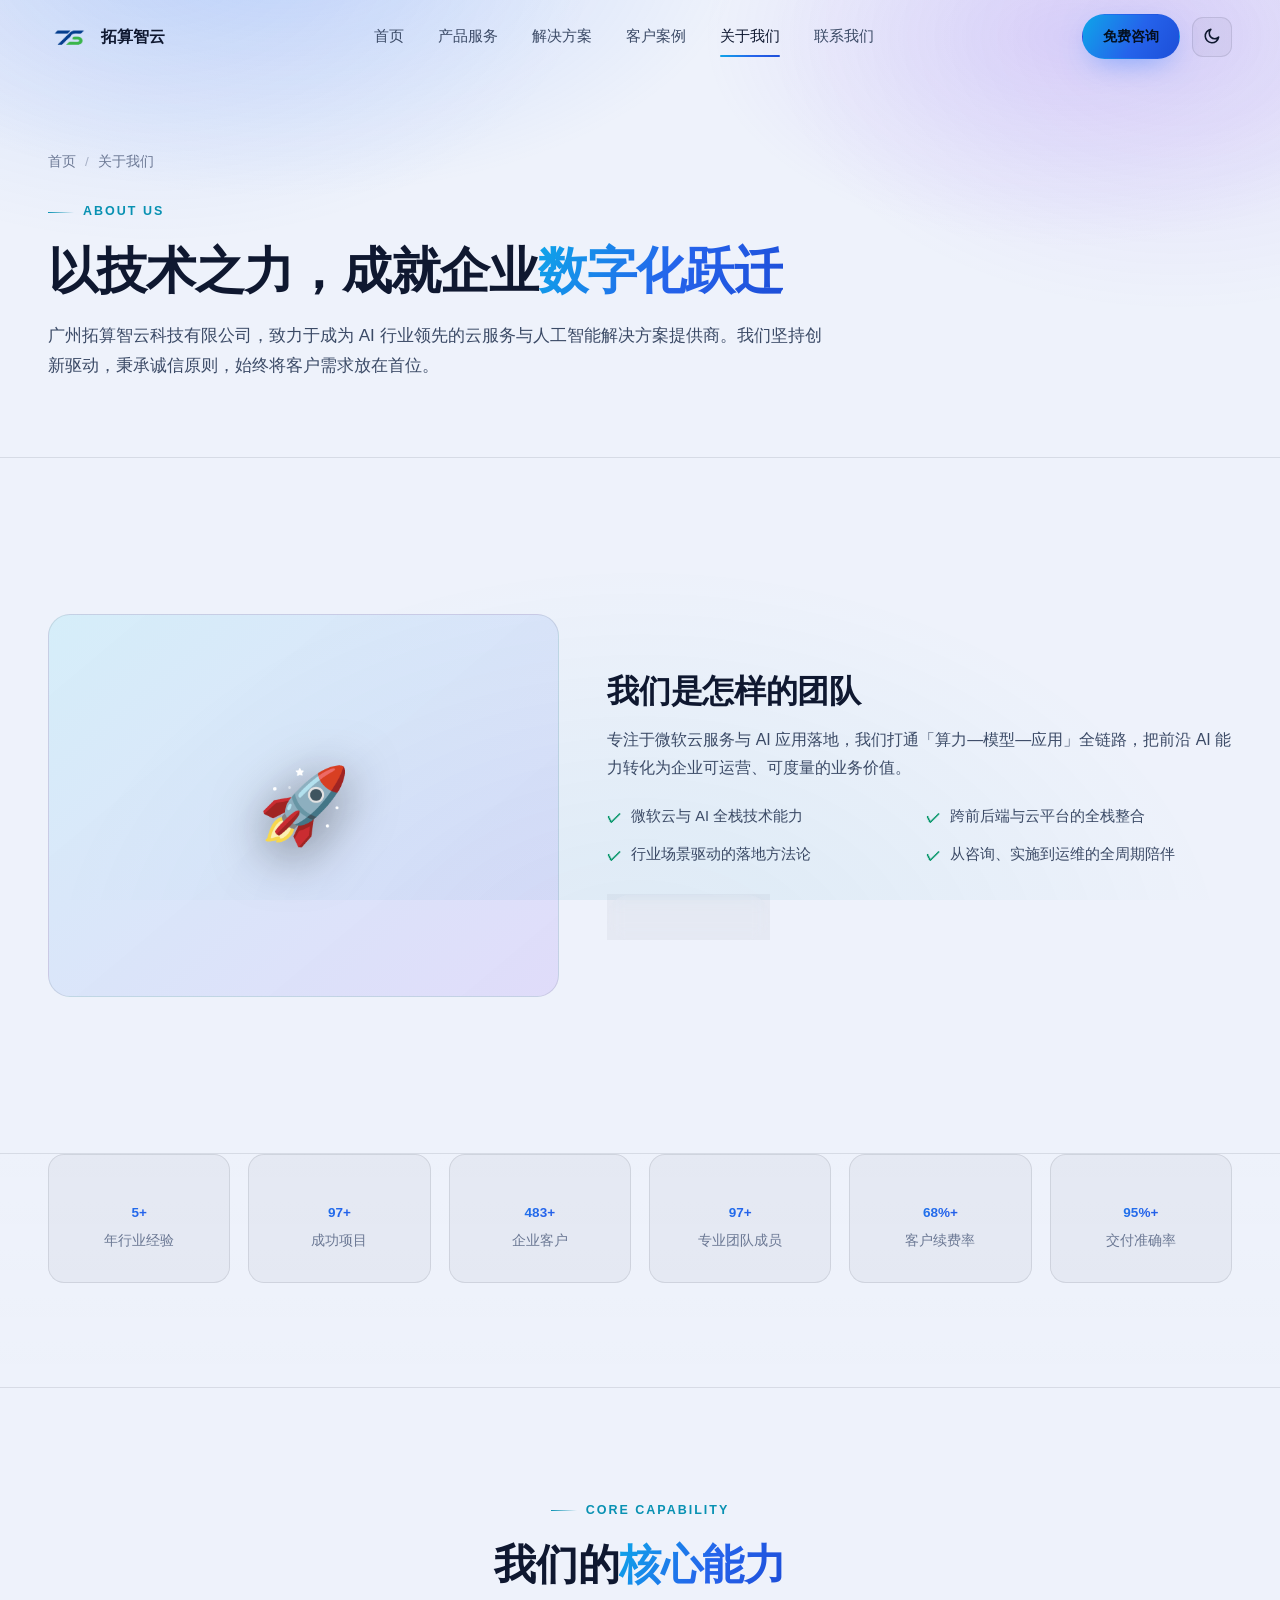
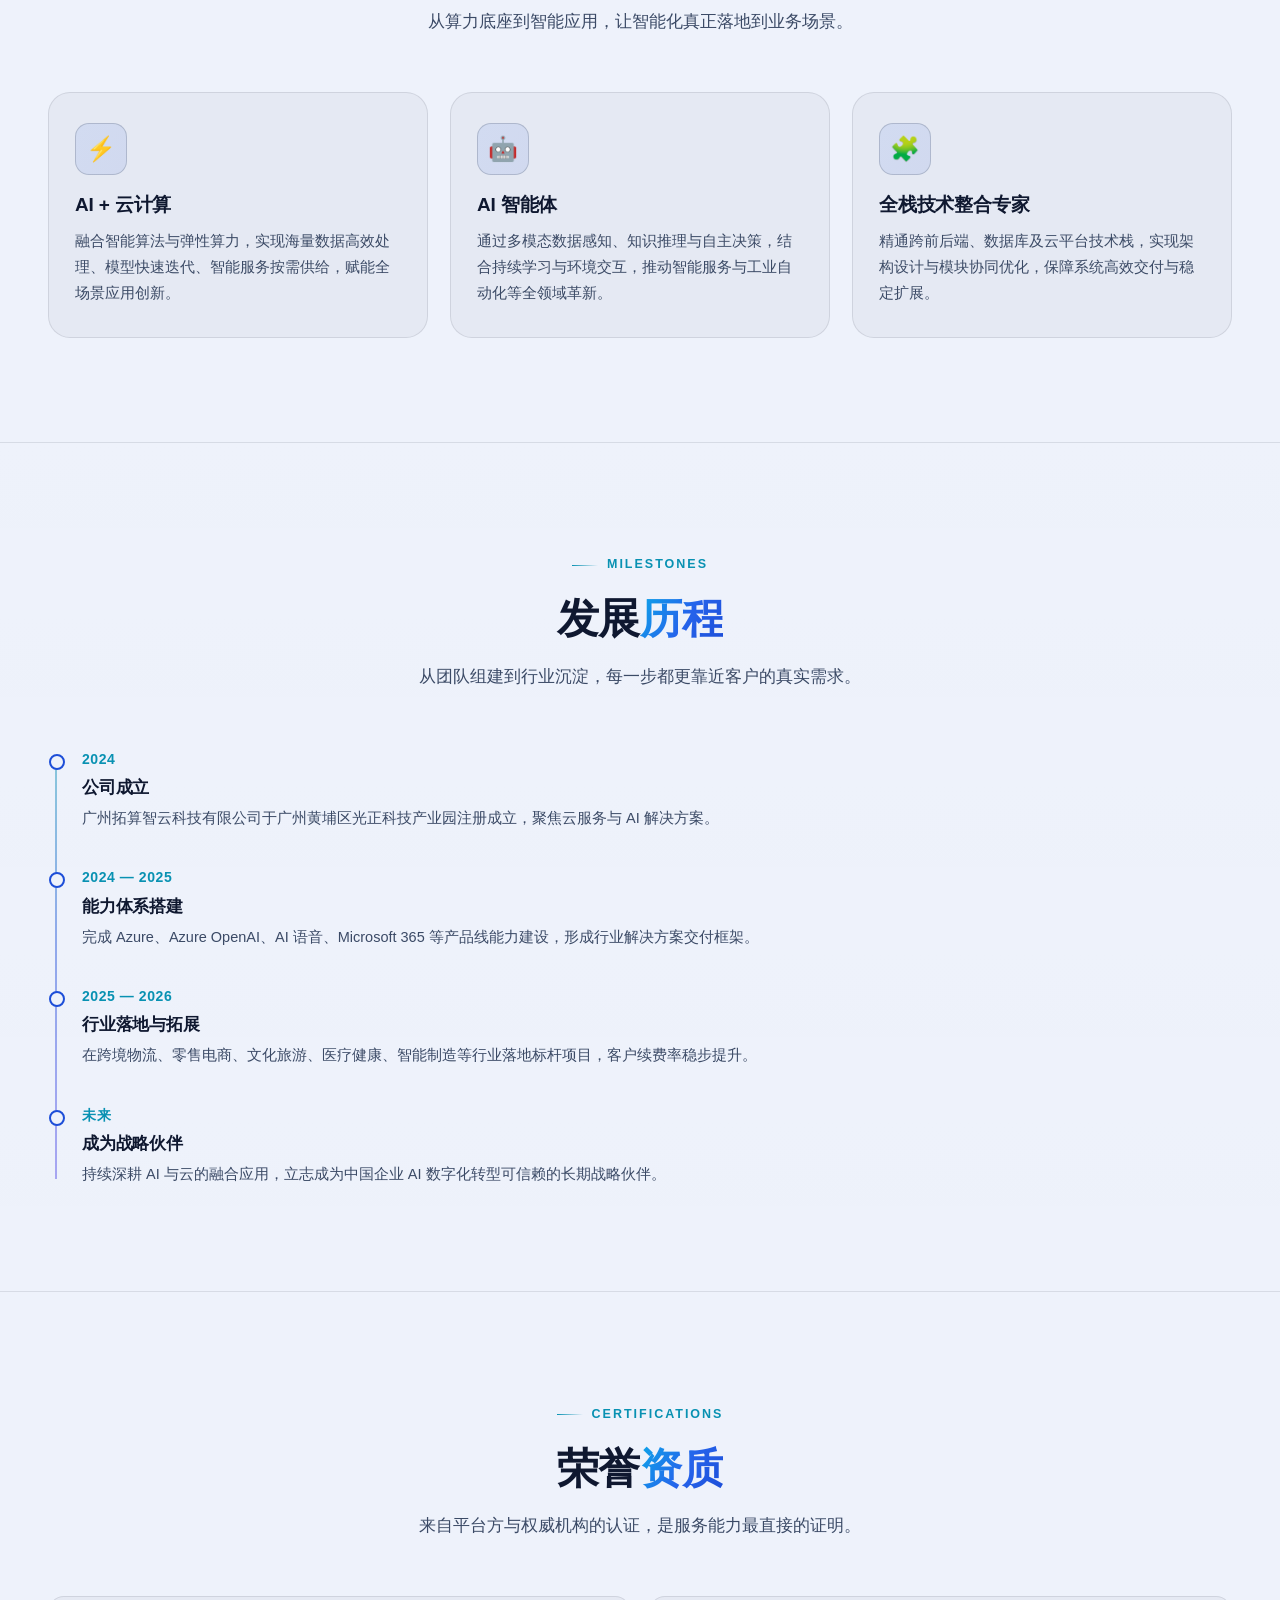
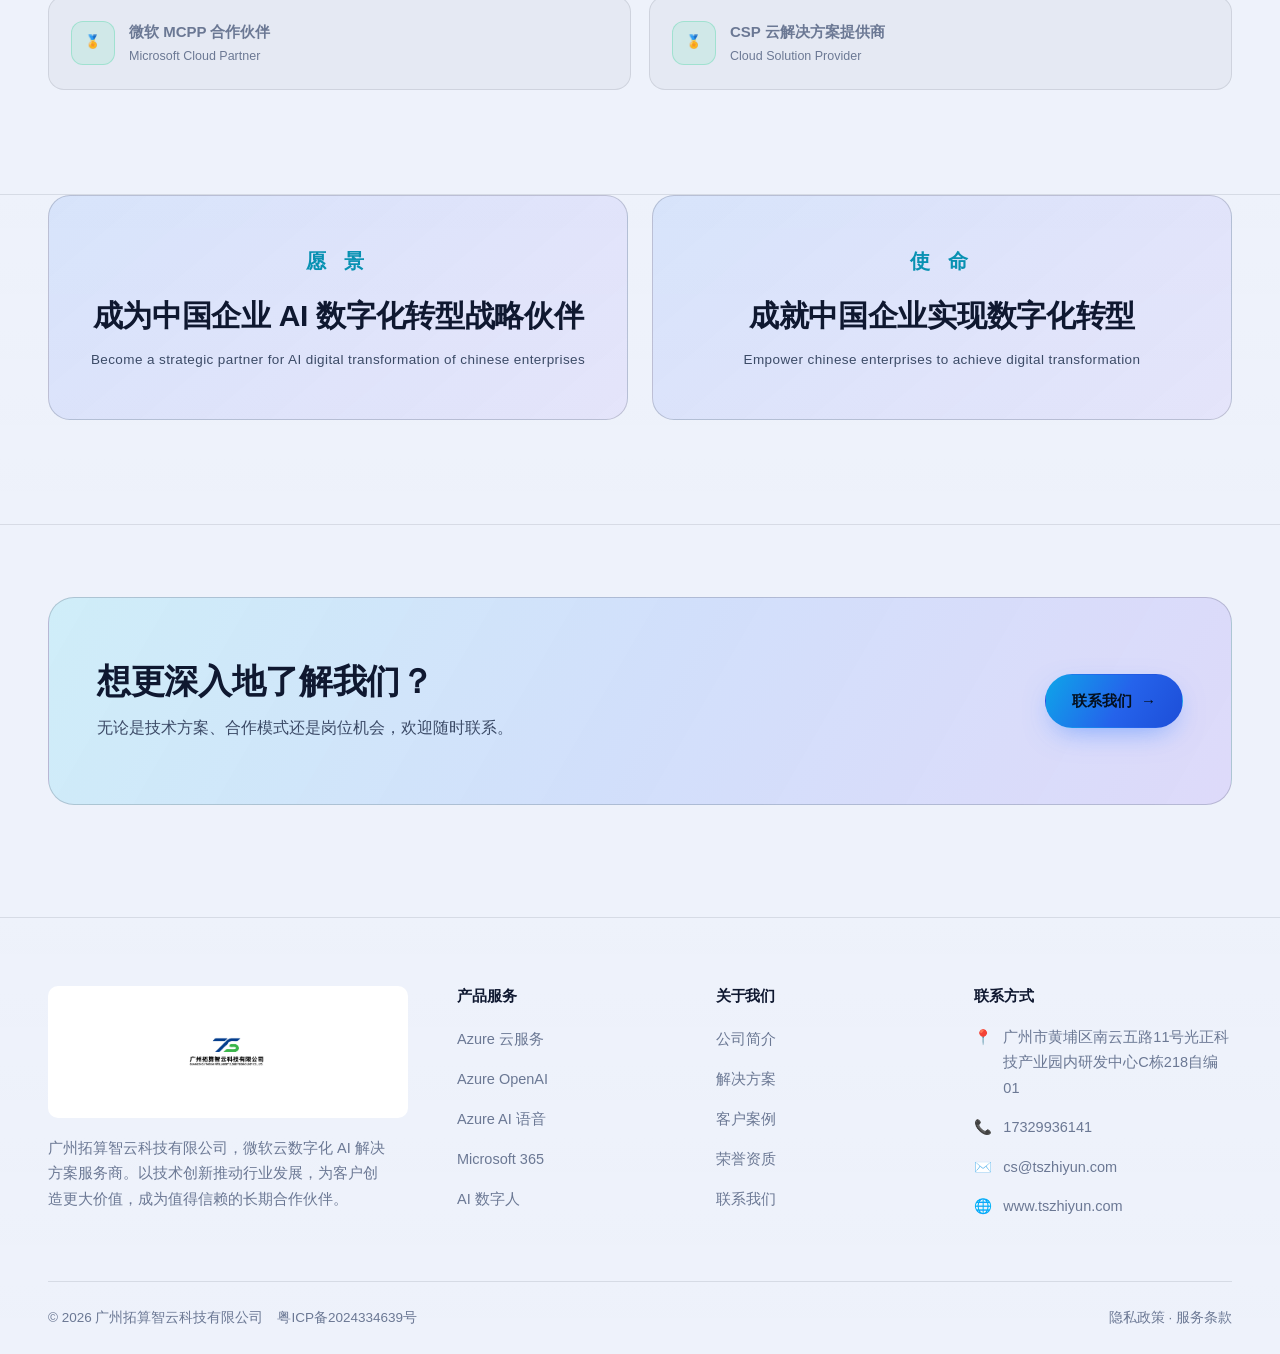
==== commit 9aef345c: "Revert website ICP filing suffix" ====
--- a/about.html
+++ b/about.html
@@ -300,7 +300,7 @@
     </div>
 
     <div class="footer__bottom">
-      <span>© 2026 广州拓算智云科技有限公司　<a href="https://beian.miit.gov.cn/" target="_blank" rel="noopener noreferrer">粤ICP备2024334639号-1</a></span>
+      <span>© 2026 广州拓算智云科技有限公司　<a href="https://beian.miit.gov.cn/" target="_blank" rel="noopener noreferrer">粤ICP备2024334639号</a></span>
       <span>
         <a href="index.html">隐私政策</a> ·
         <a href="index.html">服务条款</a>
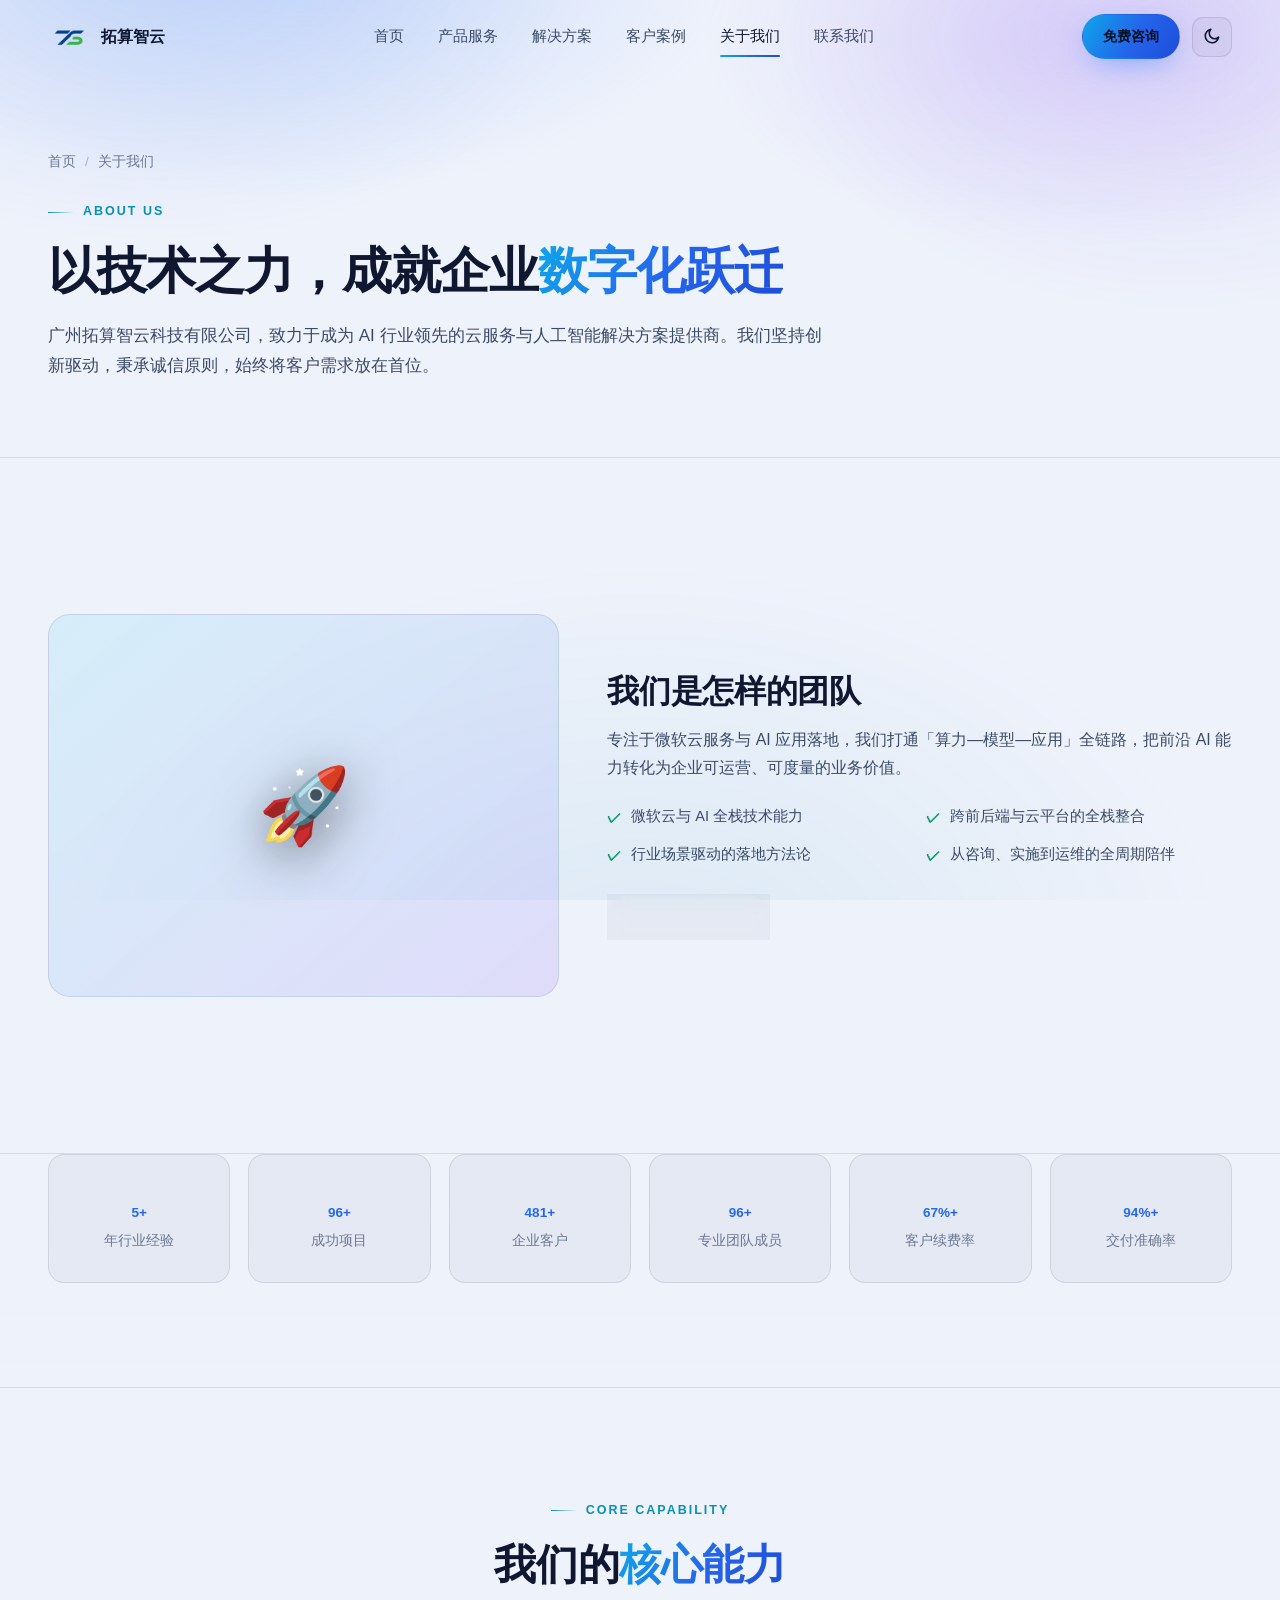
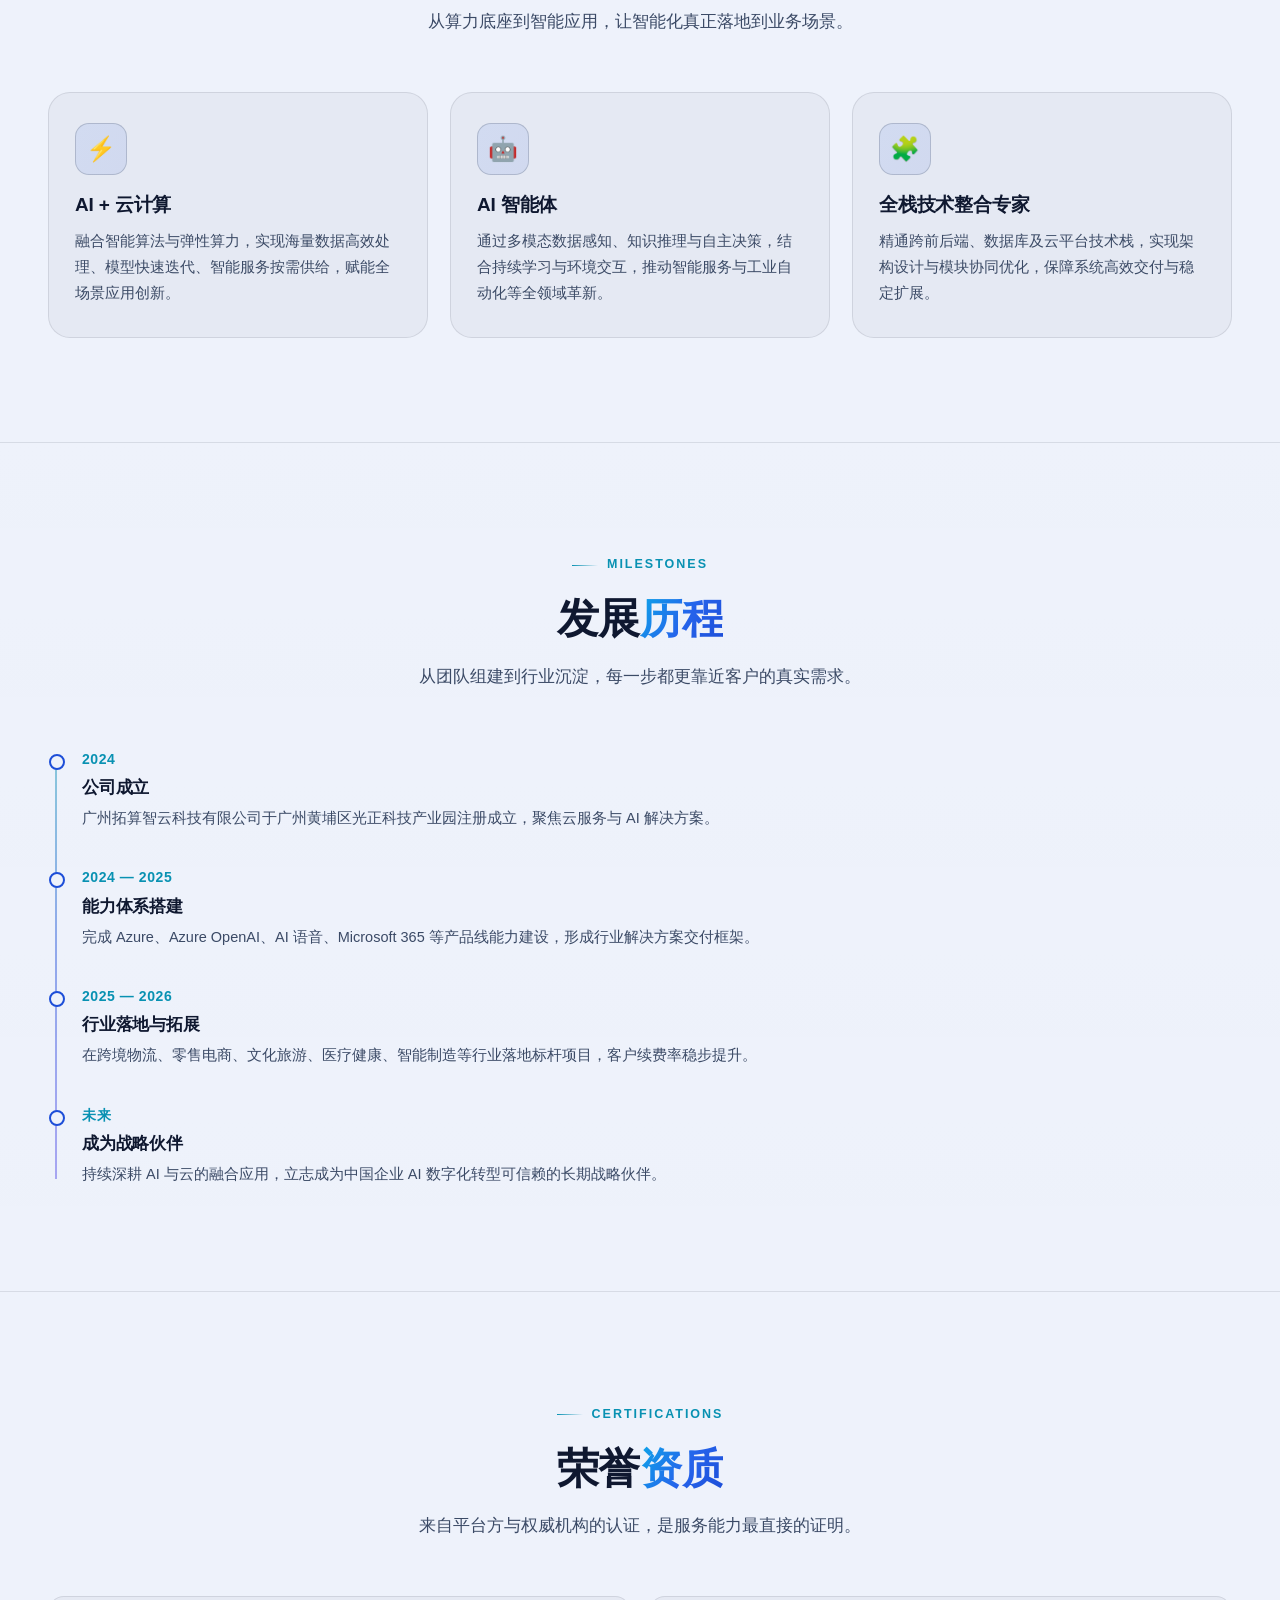
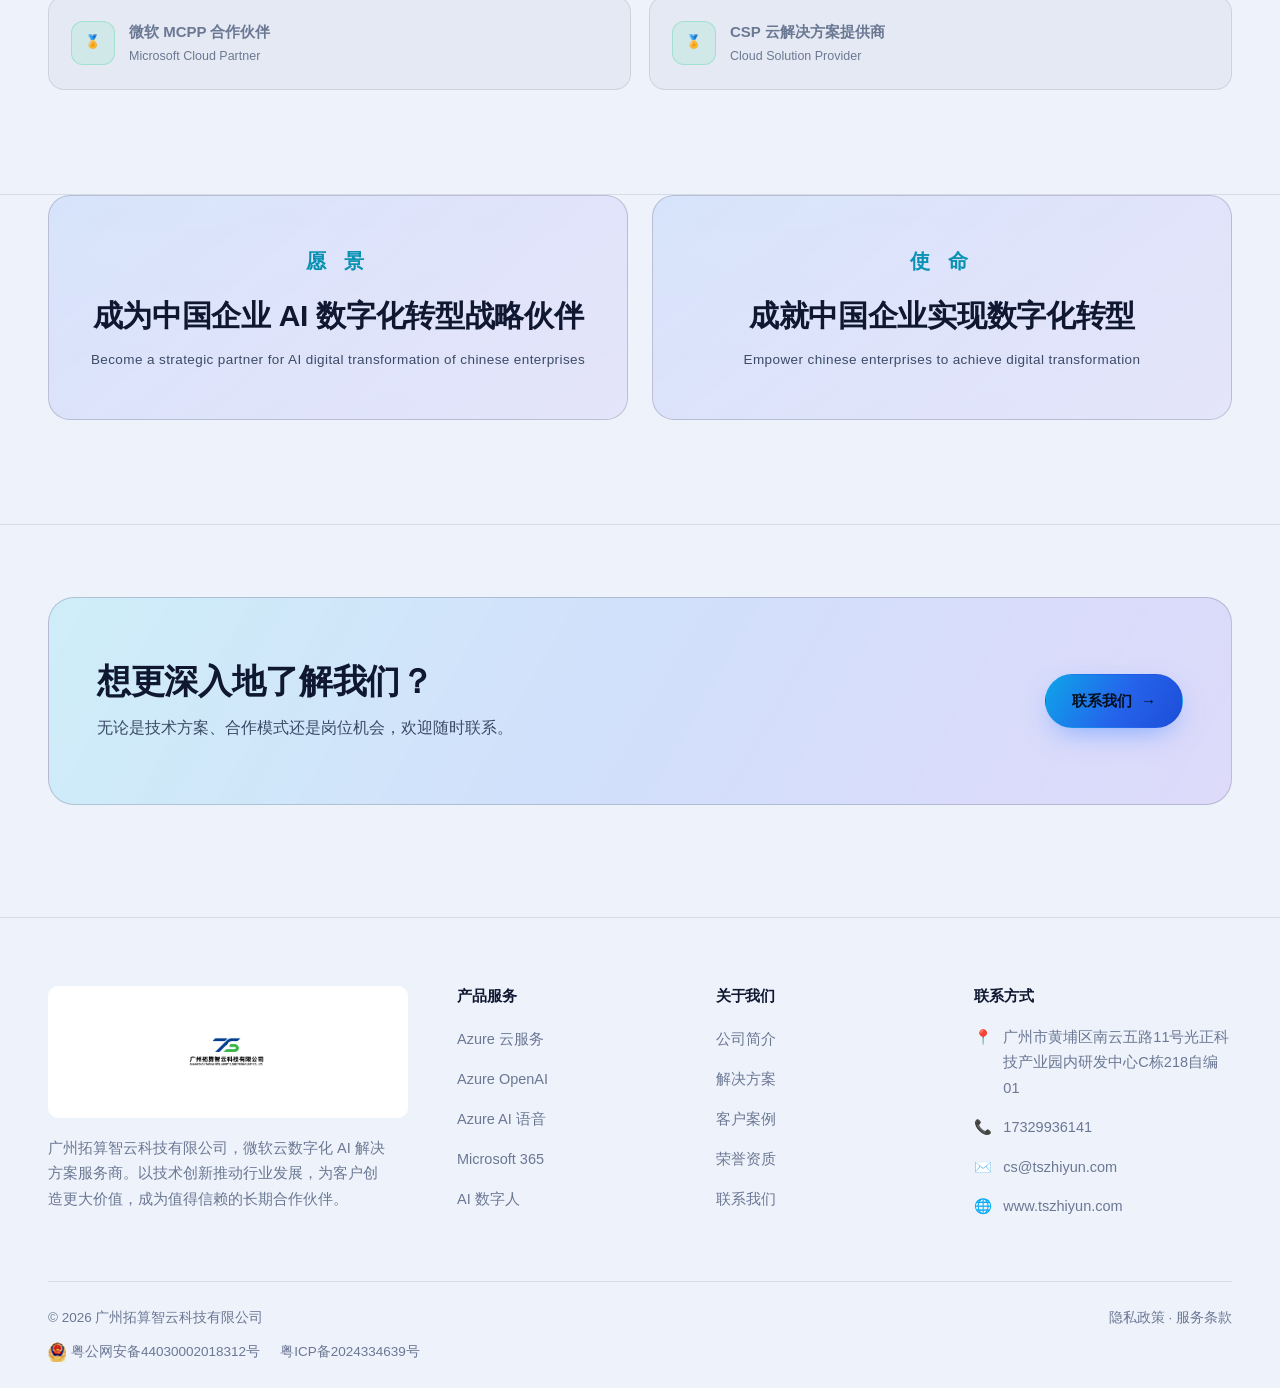
==== commit 42ac2ee7: "Add public security filing badge and link to all footers" ====
--- a/about.html
+++ b/about.html
@@ -300,7 +300,16 @@
     </div>
 
     <div class="footer__bottom">
-      <span>© 2026 广州拓算智云科技有限公司　<a href="https://beian.miit.gov.cn/" target="_blank" rel="noopener noreferrer">粤ICP备2024334639号</a></span>
+      <div class="footer__legal">
+        <span>© 2026 广州拓算智云科技有限公司</span>
+        <div class="footer__filings">
+          <a class="footer__filing" href="https://beian.mps.gov.cn/#/query/webSearch?code=44030002018312" rel="noopener noreferrer" target="_blank">
+            <img src="assets/images/public-security-filing.png" alt="" width="18" height="20">
+            <span>粤公网安备44030002018312号</span>
+          </a>
+          <a class="footer__filing" href="https://beian.miit.gov.cn/" target="_blank" rel="noopener noreferrer">粤ICP备2024334639号</a>
+        </div>
+      </div>
       <span>
         <a href="index.html">隐私政策</a> ·
         <a href="index.html">服务条款</a>
--- a/assets/css/style.css
+++ b/assets/css/style.css
@@ -1550,6 +1550,35 @@
 
 .footer__bottom a:hover {
   color: var(--cyan);
+}
+
+.footer__legal {
+  display: flex;
+  flex-direction: column;
+  gap: 10px;
+  min-width: 0;
+}
+
+.footer__filings {
+  display: flex;
+  align-items: center;
+  flex-wrap: wrap;
+  gap: 8px 20px;
+}
+
+.footer__filing {
+  display: inline-flex;
+  align-items: center;
+  gap: 5px;
+  white-space: nowrap;
+}
+
+.footer__filing img {
+  display: block;
+  width: 18px;
+  height: 20px;
+  object-fit: contain;
+  flex-shrink: 0;
 }
 
 /* ---------------- 返回顶部 ---------------- */
@@ -2095,6 +2124,10 @@
     flex-direction: column;
     text-align: center;
   }
+
+  .footer__filings {
+    justify-content: center;
+  }
 }
 
 @media (prefers-reduced-motion: reduce) {
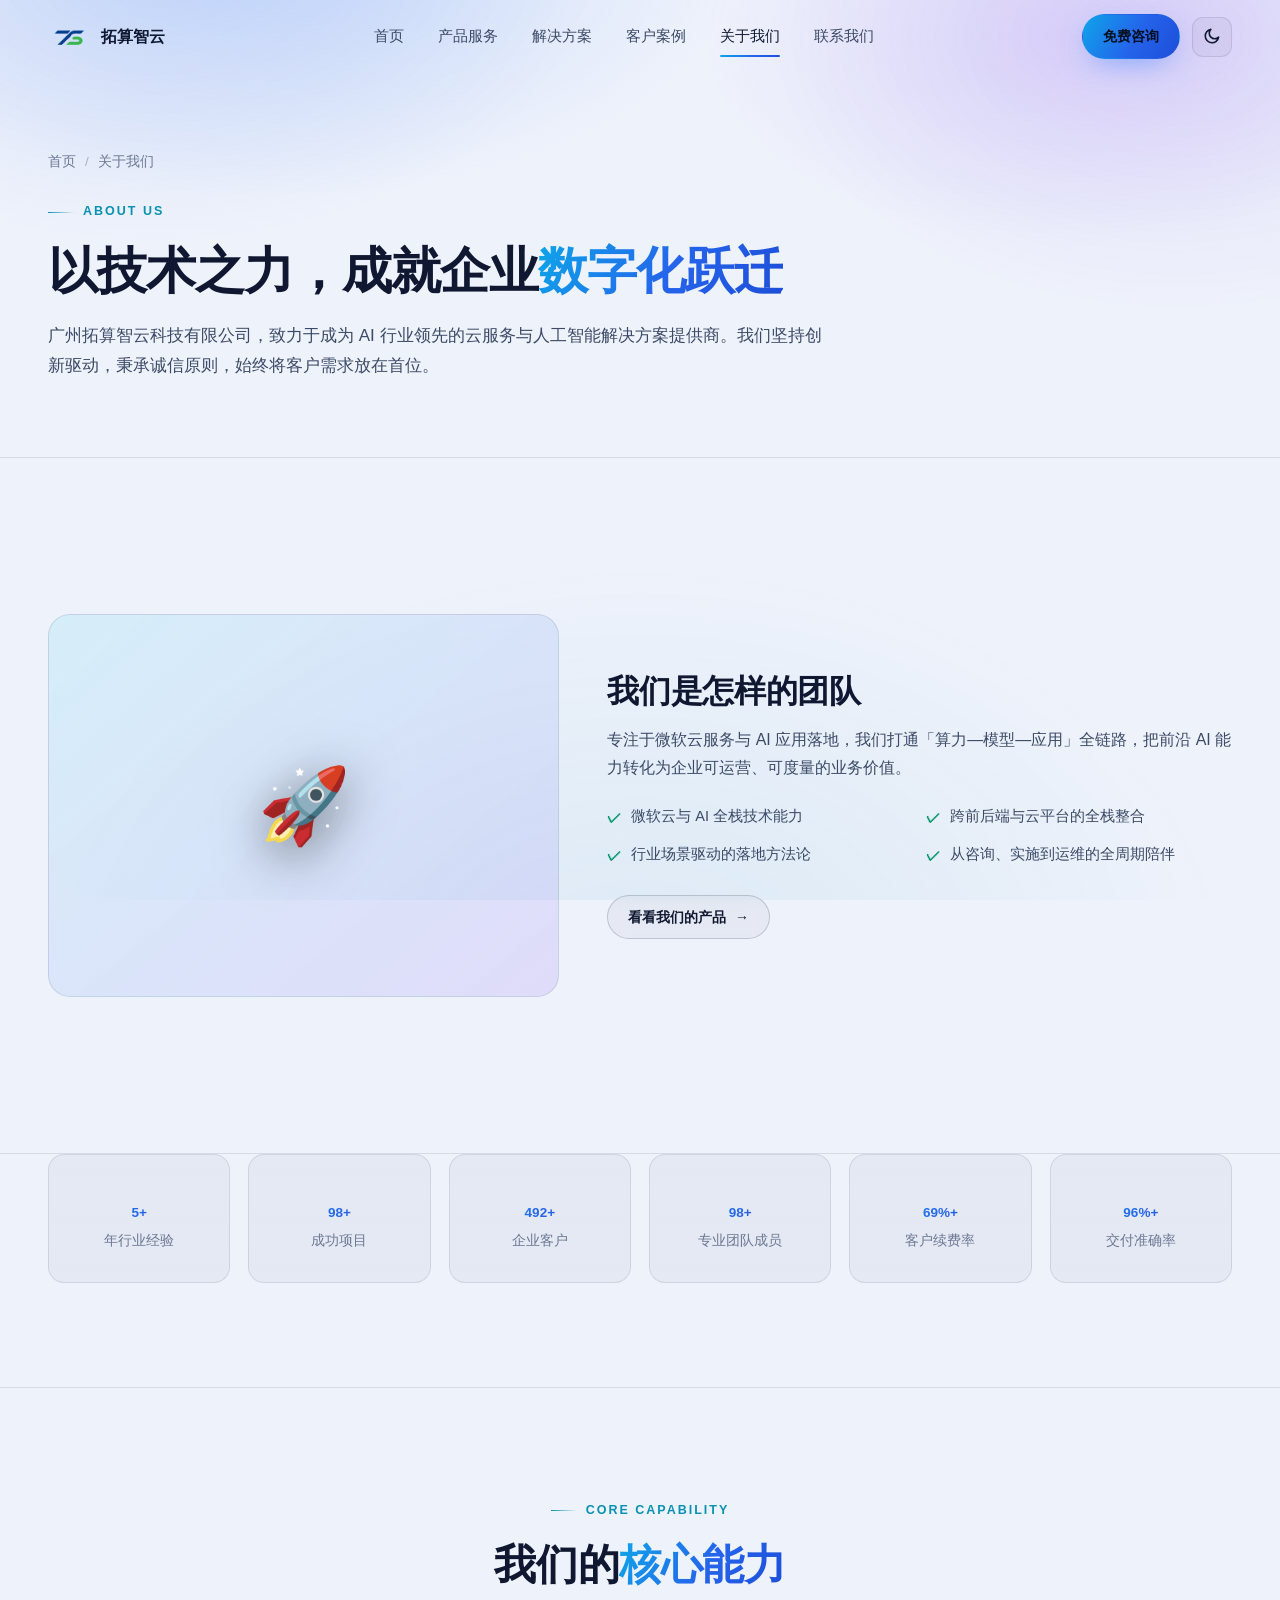
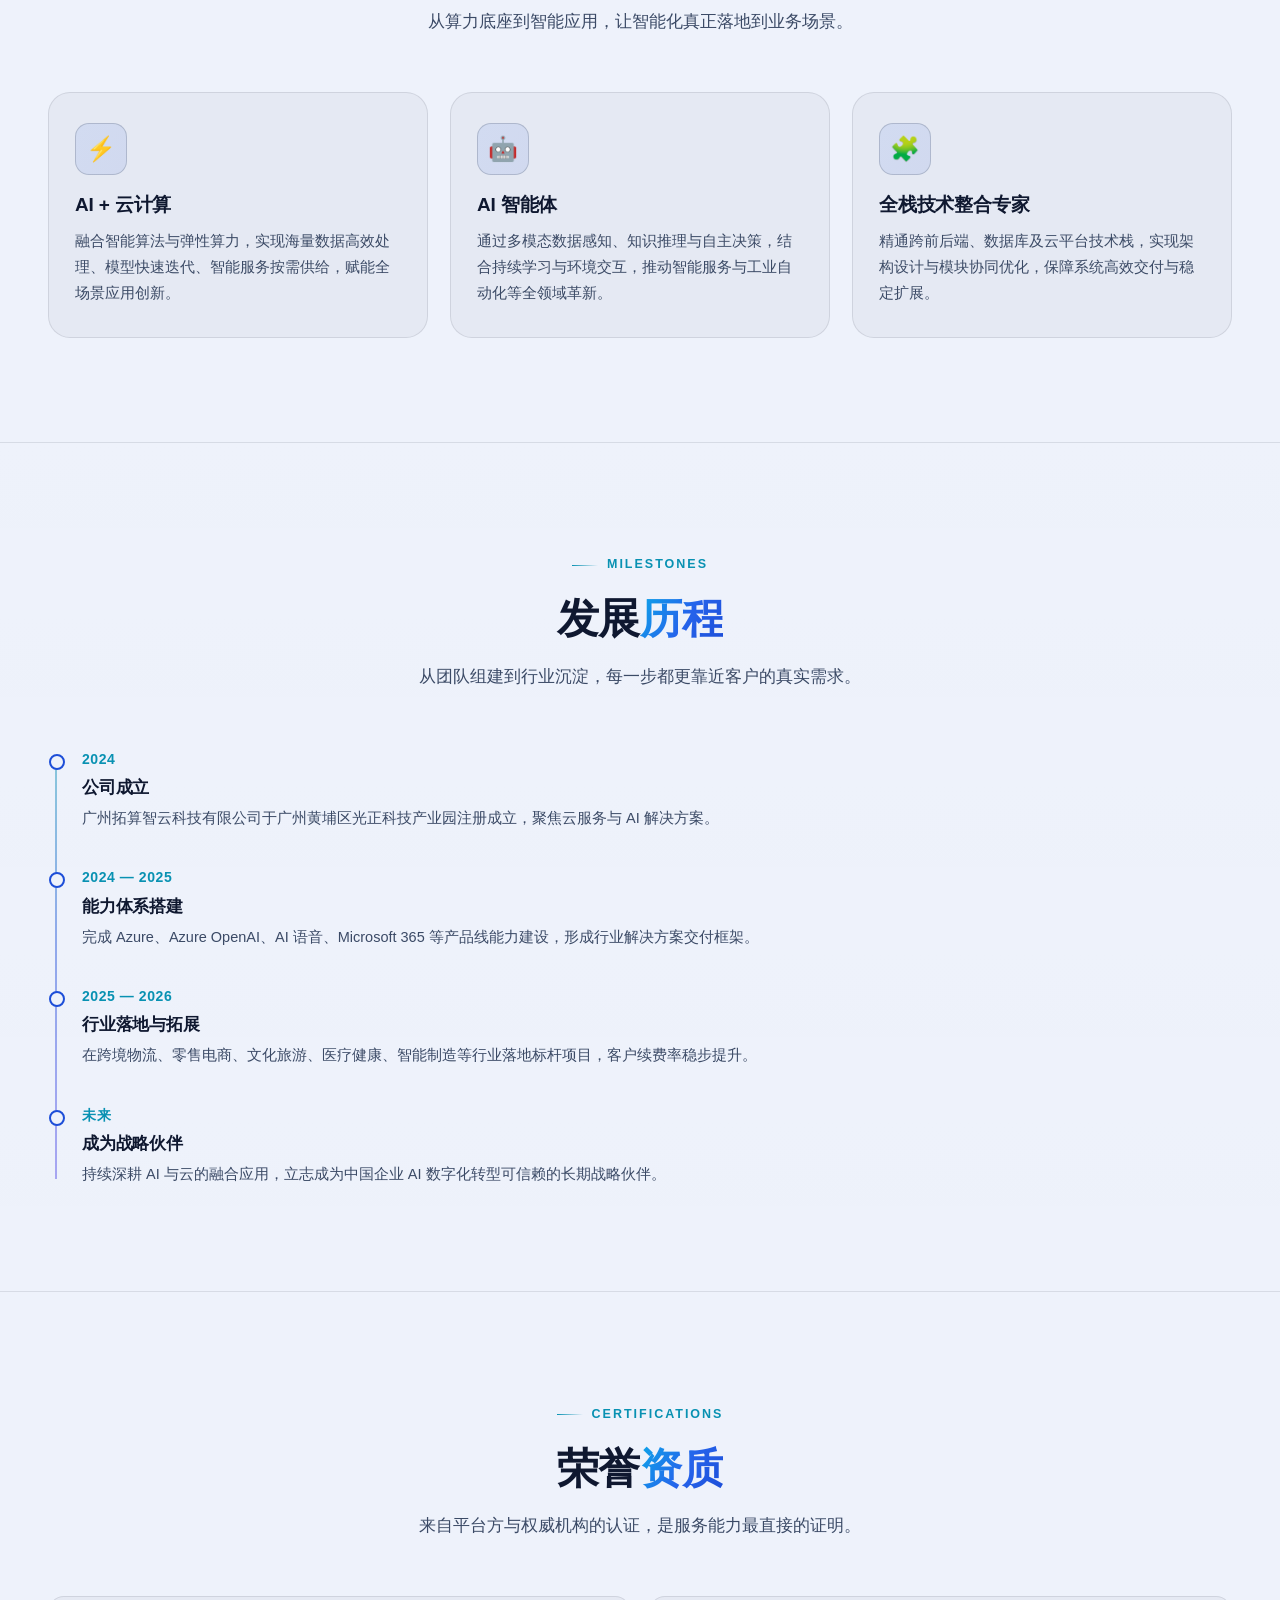
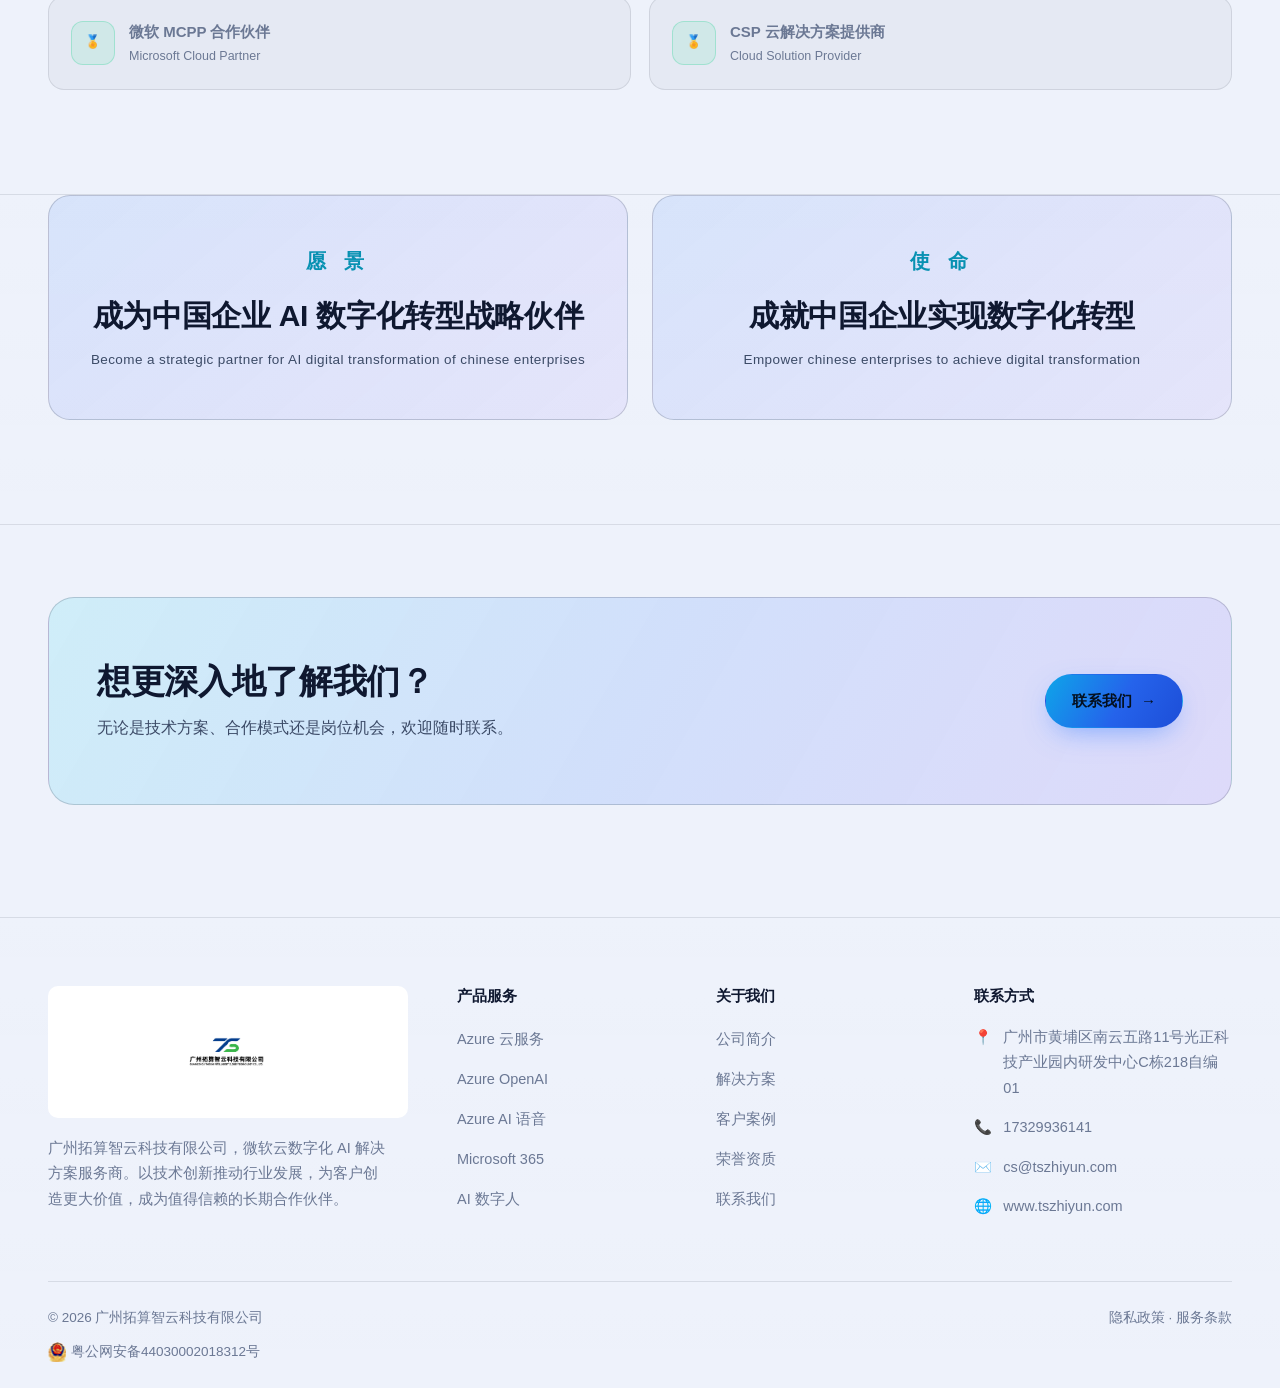
==== commit 55e7aaa6: "Remove ICP filing link from all footers" ====
--- a/about.html
+++ b/about.html
@@ -307,7 +307,6 @@
             <img src="assets/images/public-security-filing.png" alt="" width="18" height="20">
             <span>粤公网安备44030002018312号</span>
           </a>
-          <a class="footer__filing" href="https://beian.miit.gov.cn/" target="_blank" rel="noopener noreferrer">粤ICP备2024334639号</a>
         </div>
       </div>
       <span>
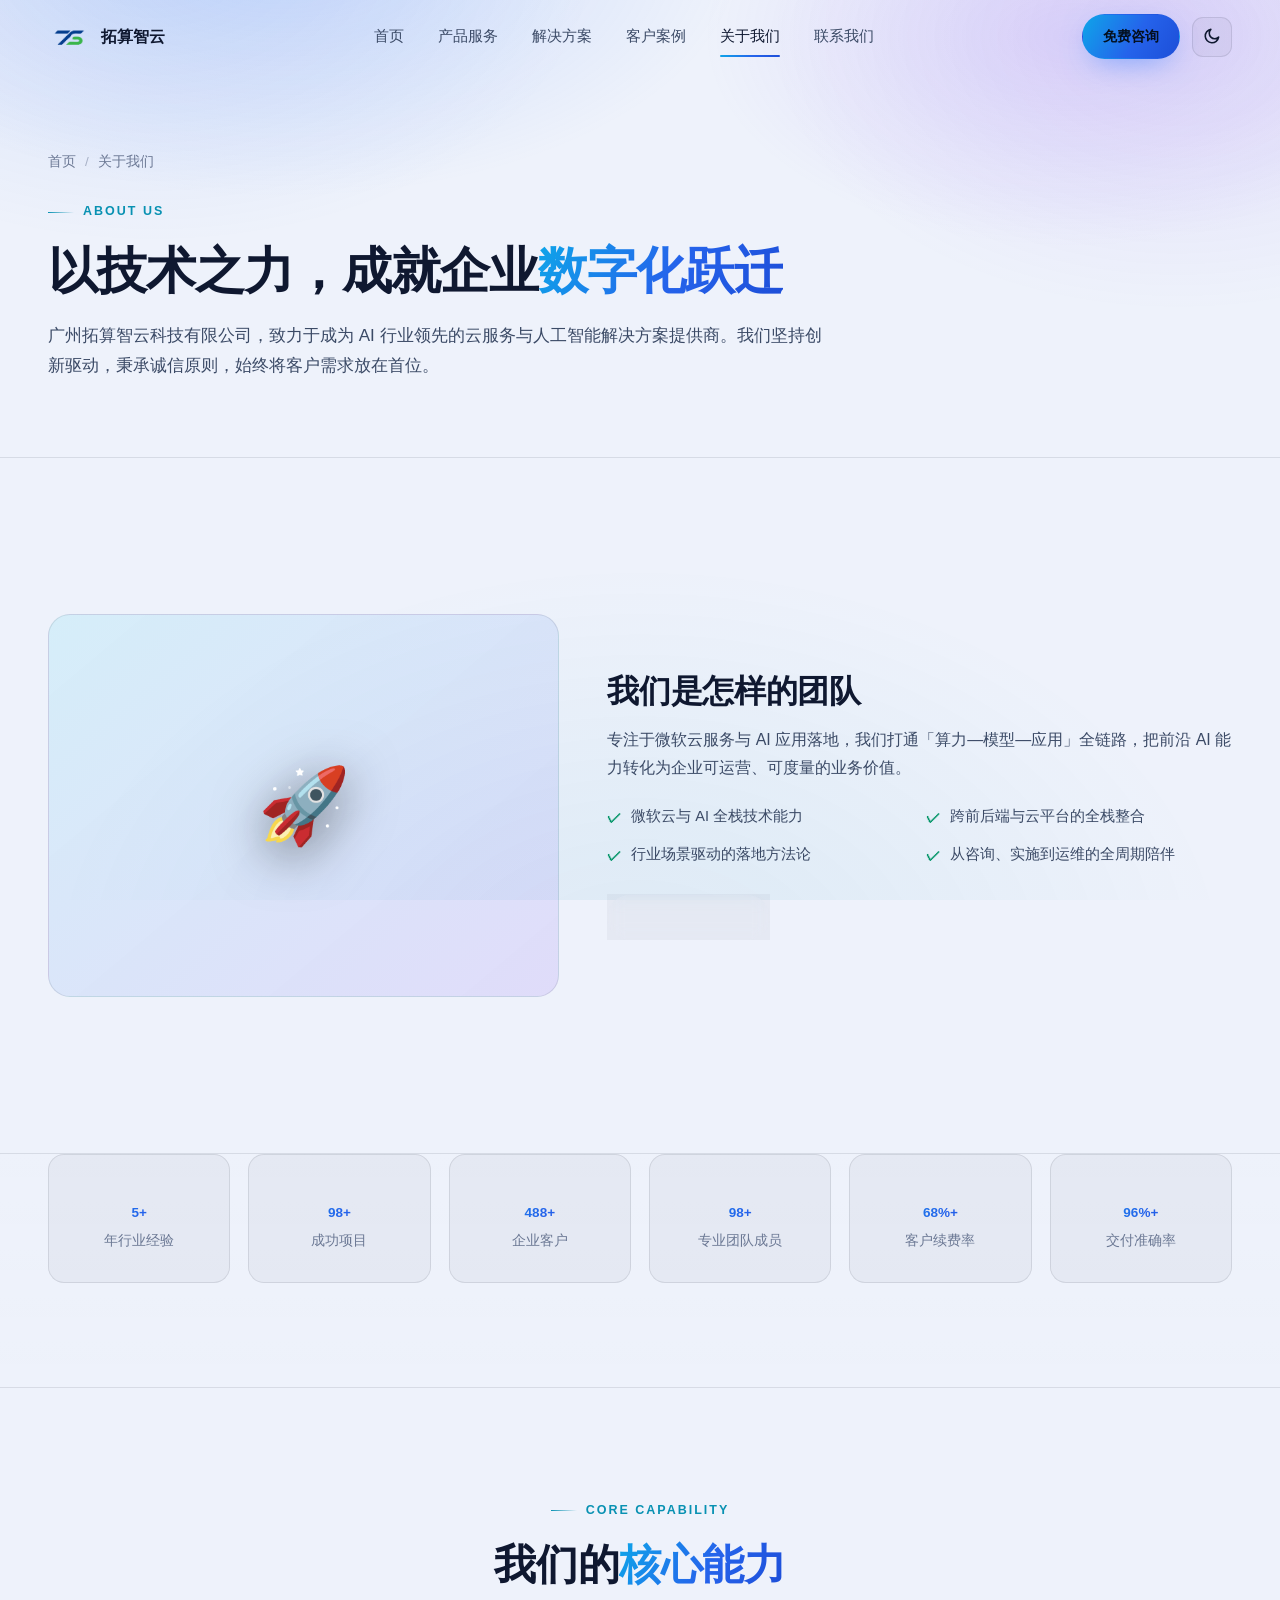
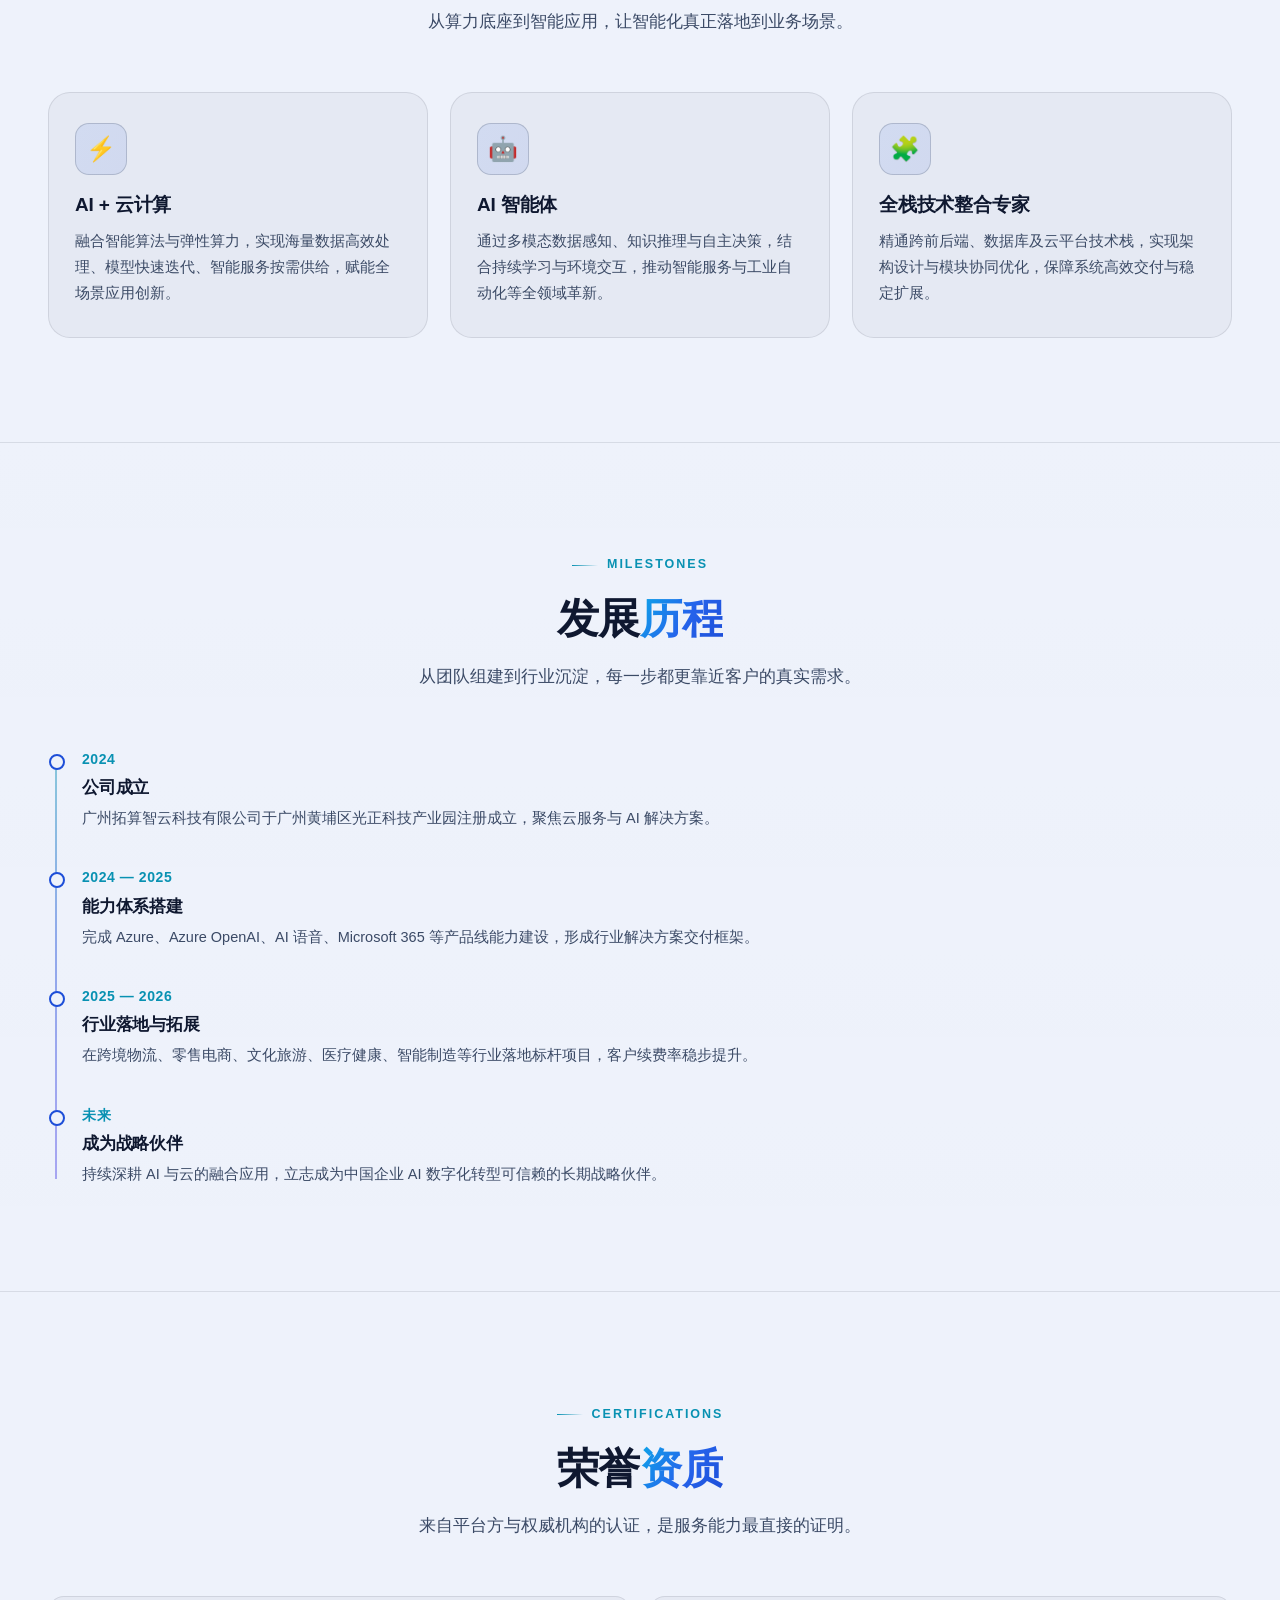
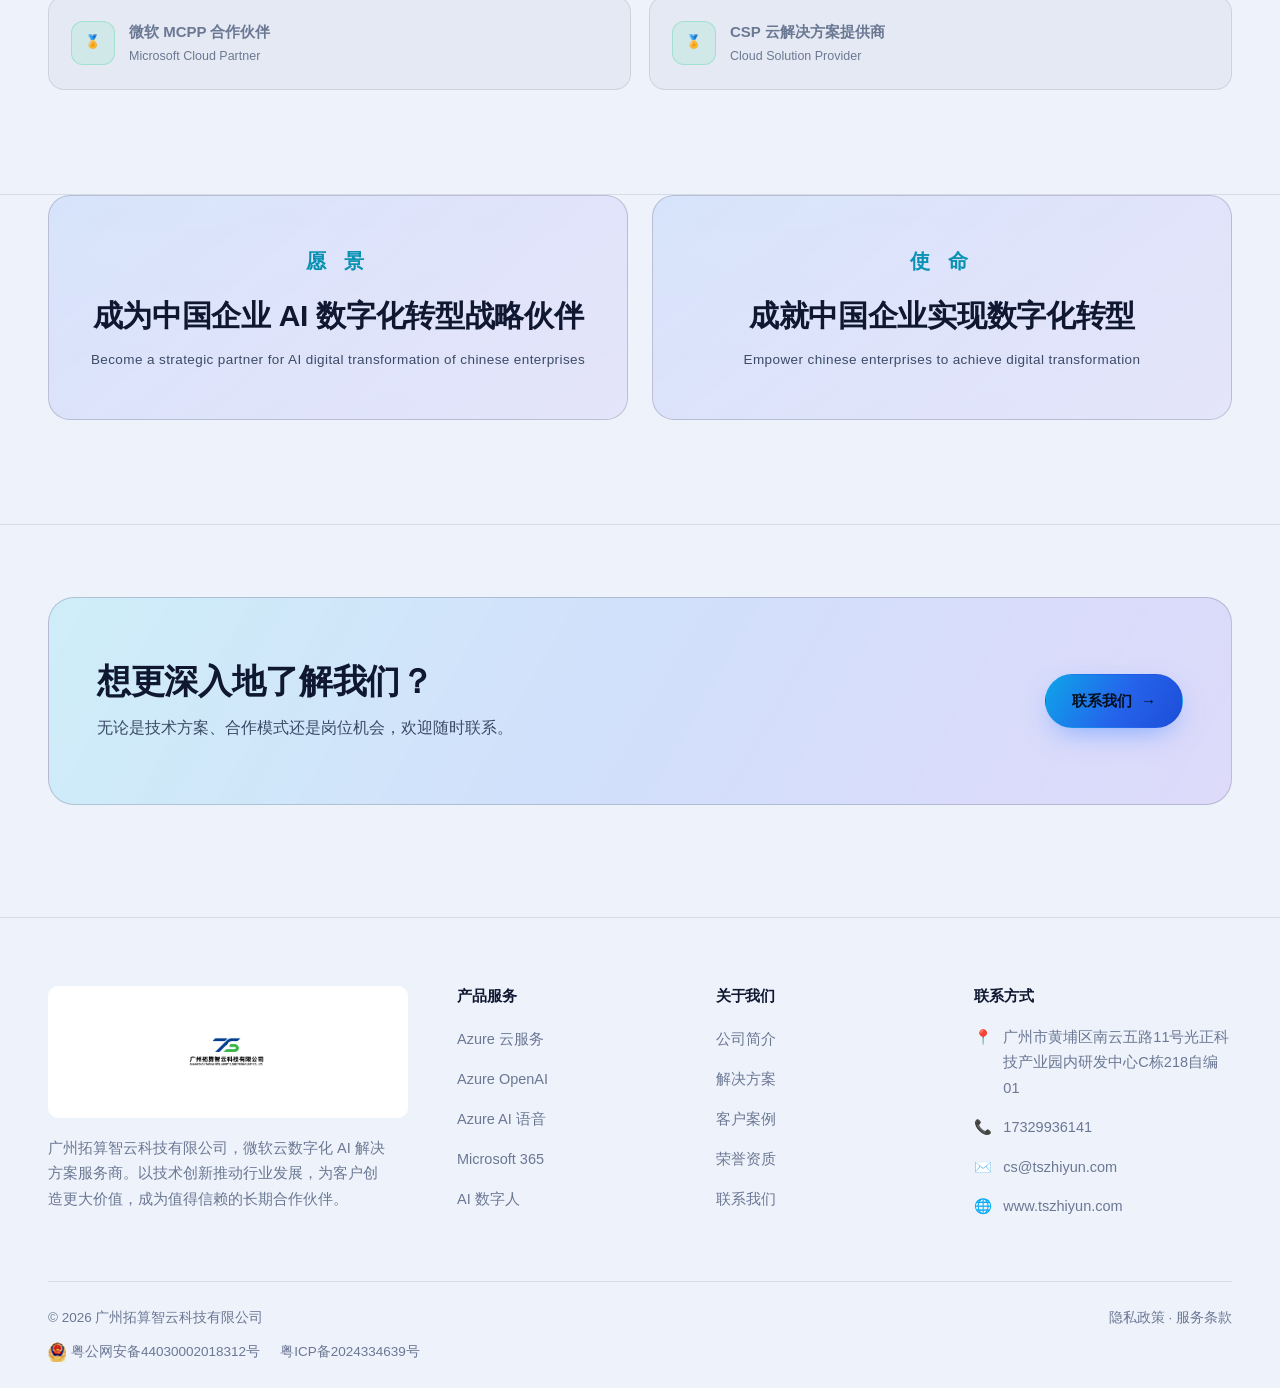
==== commit 54163764: "Restore ICP filing link in footers" ====
--- a/about.html
+++ b/about.html
@@ -307,6 +307,7 @@
             <img src="assets/images/public-security-filing.png" alt="" width="18" height="20">
             <span>粤公网安备44030002018312号</span>
           </a>
+          <a class="footer__filing" href="https://beian.miit.gov.cn/" rel="noopener noreferrer" target="_blank">粤ICP备2024334639号</a>
         </div>
       </div>
       <span>
